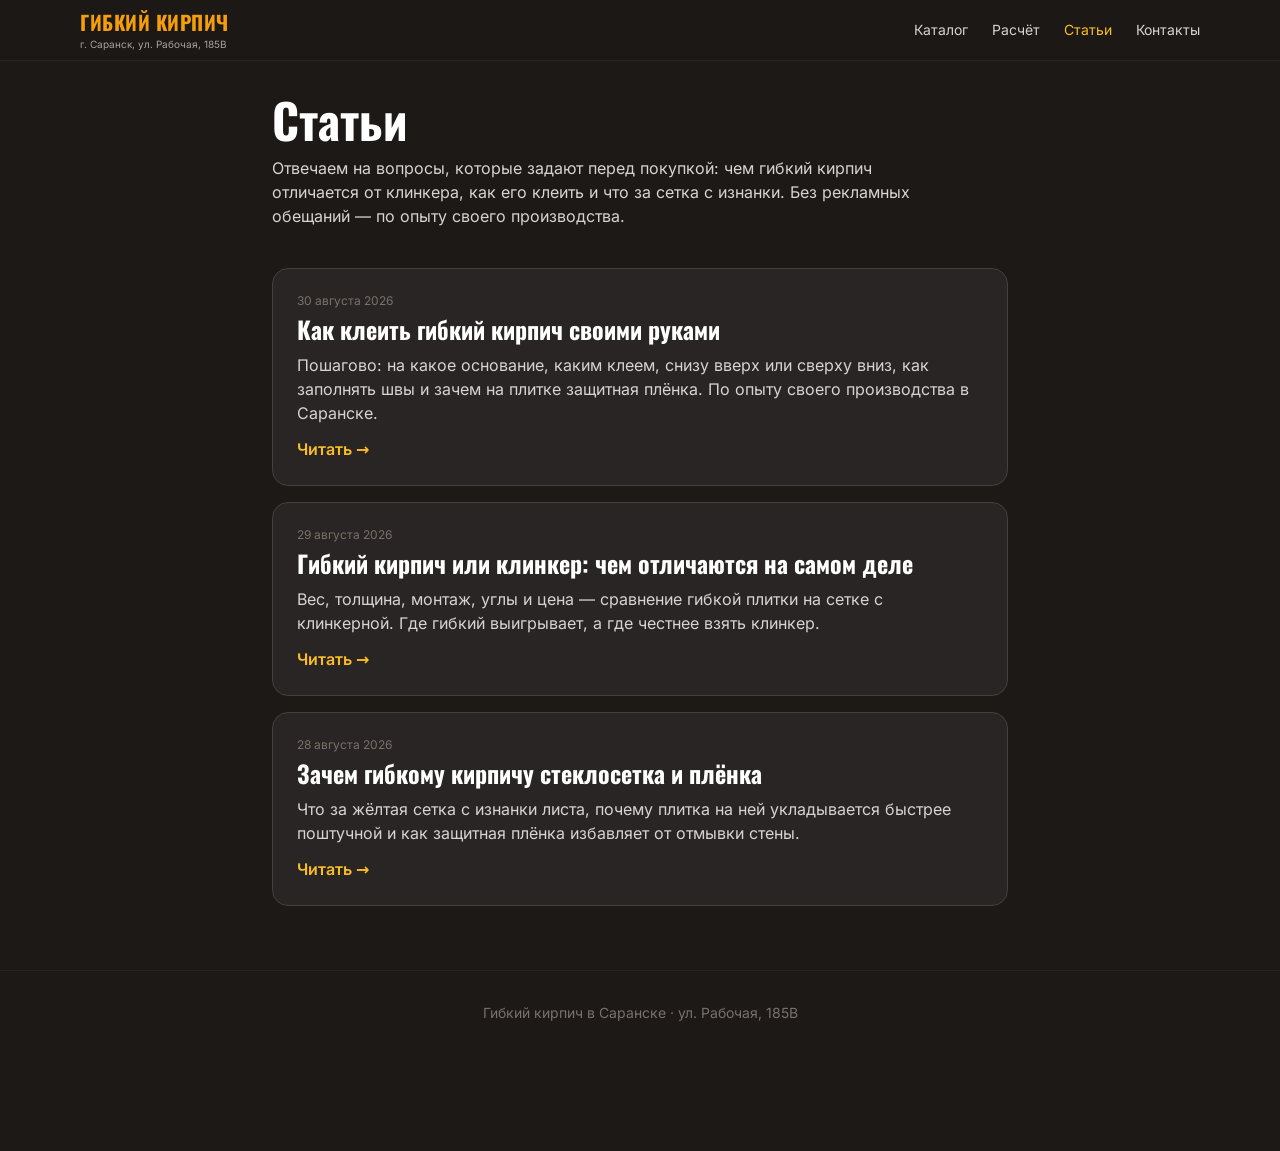
==== blog/index.html @ 6d90a163 "Блог: генератор из markdown, три статьи, карта сайта ЗАЧЕМ. Каталог ловит тех, кто уже решил купить." ====
<!DOCTYPE html>
<html lang="ru">
<head>
<meta charset="UTF-8">
<meta name="viewport" content="width=device-width, initial-scale=1.0">
<title>Статьи о гибком кирпиче — монтаж, отличия, выбор | Саранск</title>
<meta name="description" content="Как клеить гибкий кирпич, чем он отличается от клинкера, что такое стеклосетка и сколько материала нужно. Разбираем по опыту своего производства в Саранске.">
<link rel="canonical" href="https://saranskdekor.ru/blog/">
<link rel="icon" type="image/svg+xml" href="/favicon.svg">
<link rel="stylesheet" href="/css/fonts.css?v=a82b9fe5">
<link rel="stylesheet" href="/css/site.css?v=92a137d5">
<link rel="stylesheet" href="/css/ui.css?v=a69a0553">
</head>
<body class="bg-stone-900 font-sans text-white antialiased">

<header class="fixed top-0 left-0 right-0 z-50 bg-stone-900/90 backdrop-blur-sm border-b border-stone-800">
  <div class="max-w-6xl mx-auto px-4 py-2 flex items-center justify-between">
    <a href="/" class="flex items-center gap-2 md:flex-col md:items-start md:gap-0 leading-tight">
      <span class="font-heading font-bold text-amber-500 text-xl tracking-wide uppercase">Гибкий Кирпич</span>
      <span class="text-xs text-stone-300 md:text-[10px] md:text-stone-400">г. Саранск, ул. Рабочая, 185В</span>
    </a>
    <nav class="hidden md:flex items-center gap-6 text-sm text-stone-300">
      <a href="/#catalog" class="hover:text-amber-400 transition-colors">Каталог</a>
      <a href="/#raschet-sec" class="hover:text-amber-400 transition-colors">Расчёт</a>
      <a href="/blog/" class="text-amber-400">Статьи</a>
      <a href="/#contact" class="hover:text-amber-400 transition-colors">Контакты</a>
    </nav>
  </div>
</header>

<main class="max-w-3xl mx-auto px-4 pt-24 pb-16">
  <h1 class="font-heading font-bold text-4xl sm:text-5xl leading-tight">Статьи</h1>
  <p class="text-stone-300 mt-3 max-w-2xl">
    Отвечаем на вопросы, которые задают перед покупкой: чем гибкий кирпич отличается
    от клинкера, как его клеить и что за сетка с изнанки. Без рекламных обещаний —
    по опыту своего производства.
  </p>

  <div class="mt-10 space-y-4">
    <a href="/blog/kak-kleit-gibkiy-kirpich/" class="block bg-stone-800 border border-stone-700 rounded-2xl p-6
       hover:border-amber-600 transition-colors">
      <p class="text-stone-500 text-xs">30 августа 2026</p>
      <h2 class="font-heading font-bold text-2xl mt-1">Как клеить гибкий кирпич своими руками</h2>
      <p class="text-stone-300 mt-2">Пошагово: на какое основание, каким клеем, снизу вверх или сверху вниз, как заполнять швы и зачем на плитке защитная плёнка. По опыту своего производства в Саранске.</p>
      <span class="inline-block mt-3 text-amber-400 font-semibold">Читать →</span>
    </a>
    <a href="/blog/gibkiy-kirpich-ili-klinker/" class="block bg-stone-800 border border-stone-700 rounded-2xl p-6
       hover:border-amber-600 transition-colors">
      <p class="text-stone-500 text-xs">29 августа 2026</p>
      <h2 class="font-heading font-bold text-2xl mt-1">Гибкий кирпич или клинкер: чем отличаются на самом деле</h2>
      <p class="text-stone-300 mt-2">Вес, толщина, монтаж, углы и цена — сравнение гибкой плитки на сетке с клинкерной. Где гибкий выигрывает, а где честнее взять клинкер.</p>
      <span class="inline-block mt-3 text-amber-400 font-semibold">Читать →</span>
    </a>
    <a href="/blog/setka-i-plenka/" class="block bg-stone-800 border border-stone-700 rounded-2xl p-6
       hover:border-amber-600 transition-colors">
      <p class="text-stone-500 text-xs">28 августа 2026</p>
      <h2 class="font-heading font-bold text-2xl mt-1">Зачем гибкому кирпичу стеклосетка и плёнка</h2>
      <p class="text-stone-300 mt-2">Что за жёлтая сетка с изнанки листа, почему плитка на ней укладывается быстрее поштучной и как защитная плёнка избавляет от отмывки стены.</p>
      <span class="inline-block mt-3 text-amber-400 font-semibold">Читать →</span>
    </a>
  </div>
</main>

<footer class="border-t border-stone-800 py-8 text-center text-stone-500 text-sm">
  <a href="/" class="hover:text-amber-400">Гибкий кирпич в Саранске</a> · ул. Рабочая, 185В
</footer>
</body>
</html>
---- css/fonts.css ----
/* Локальные шрифты сайта — сняты с fonts.googleapis.com 29.08.2026.

   ЗАЧЕМ ЛОКАЛЬНО. Чужой хост — точка отказа: не открылся, и заголовки поехали запасным
   шрифтом. Плюс каждый запрос к нему передаёт IP посетителя за рубеж.

   ЧТО СДЕЛАНО. Взяты только используемые начертания (Inter 400/500/600/700, Oswald 500/700 —
   остальные в разметке не встречаются) и подрезаны по реальному набору знаков страницы:
   1063 КБ -> 178 КБ.

   ВНИМАНИЕ, ГРАБЛЯ. Знак рубля U+20BD лежит НЕ в кириллическом подмножестве, а в latin-ext.
   Первый заход выбросил latin-ext как «европейскую диакритику» — и «900 ₽/м²» стало бы
   рисоваться запасным шрифтом. Файлы *-latin-ext весят по 1 КБ и держат ровно рубль.
   Проверять после любой пересборки: fontTools -> есть ли 0x20BD. */


@font-face{
  font-family:'Inter'; font-style:normal; font-weight:400; font-display:swap;
  src:url('../fonts/inter-400-cyrillic.woff2') format('woff2');
  unicode-range:U+0301, U+0400-045F, U+0490-0491, U+04B0-04B1, U+2116;
}

@font-face{
  font-family:'Inter'; font-style:normal; font-weight:400; font-display:swap;
  src:url('../fonts/inter-400-latin-ext.woff2') format('woff2');
  unicode-range:U+0100-02BA, U+02BD-02C5, U+02C7-02CC, U+02CE-02D7, U+02DD-02FF, U+0304, U+0308, U+0329, U+1D00-1DBF, U+1E00-1E9F, U+1EF2-1EFF, U+2020, U+20A0-20AB, U+20AD-20C0, U+2113, U+2C60-2C7F, U+A720-A7FF;
}

@font-face{
  font-family:'Inter'; font-style:normal; font-weight:400; font-display:swap;
  src:url('../fonts/inter-400-latin.woff2') format('woff2');
  unicode-range:U+0000-00FF, U+0131, U+0152-0153, U+02BB-02BC, U+02C6, U+02DA, U+02DC, U+0304, U+0308, U+0329, U+2000-206F, U+2074, U+20AC, U+2122, U+2191, U+2193, U+2212, U+2215, U+FEFF, U+FFFD;
}

@font-face{
  font-family:'Inter'; font-style:normal; font-weight:500; font-display:swap;
  src:url('../fonts/inter-500-cyrillic.woff2') format('woff2');
  unicode-range:U+0301, U+0400-045F, U+0490-0491, U+04B0-04B1, U+2116;
}

@font-face{
  font-family:'Inter'; font-style:normal; font-weight:500; font-display:swap;
  src:url('../fonts/inter-500-latin-ext.woff2') format('woff2');
  unicode-range:U+0100-02BA, U+02BD-02C5, U+02C7-02CC, U+02CE-02D7, U+02DD-02FF, U+0304, U+0308, U+0329, U+1D00-1DBF, U+1E00-1E9F, U+1EF2-1EFF, U+2020, U+20A0-20AB, U+20AD-20C0, U+2113, U+2C60-2C7F, U+A720-A7FF;
}

@font-face{
  font-family:'Inter'; font-style:normal; font-weight:500; font-display:swap;
  src:url('../fonts/inter-500-latin.woff2') format('woff2');
  unicode-range:U+0000-00FF, U+0131, U+0152-0153, U+02BB-02BC, U+02C6, U+02DA, U+02DC, U+0304, U+0308, U+0329, U+2000-206F, U+2074, U+20AC, U+2122, U+2191, U+2193, U+2212, U+2215, U+FEFF, U+FFFD;
}

@font-face{
  font-family:'Inter'; font-style:normal; font-weight:600; font-display:swap;
  src:url('../fonts/inter-600-cyrillic.woff2') format('woff2');
  unicode-range:U+0301, U+0400-045F, U+0490-0491, U+04B0-04B1, U+2116;
}

@font-face{
  font-family:'Inter'; font-style:normal; font-weight:600; font-display:swap;
  src:url('../fonts/inter-600-latin-ext.woff2') format('woff2');
  unicode-range:U+0100-02BA, U+02BD-02C5, U+02C7-02CC, U+02CE-02D7, U+02DD-02FF, U+0304, U+0308, U+0329, U+1D00-1DBF, U+1E00-1E9F, U+1EF2-1EFF, U+2020, U+20A0-20AB, U+20AD-20C0, U+2113, U+2C60-2C7F, U+A720-A7FF;
}

@font-face{
  font-family:'Inter'; font-style:normal; font-weight:600; font-display:swap;
  src:url('../fonts/inter-600-latin.woff2') format('woff2');
  unicode-range:U+0000-00FF, U+0131, U+0152-0153, U+02BB-02BC, U+02C6, U+02DA, U+02DC, U+0304, U+0308, U+0329, U+2000-206F, U+2074, U+20AC, U+2122, U+2191, U+2193, U+2212, U+2215, U+FEFF, U+FFFD;
}

@font-face{
  font-family:'Inter'; font-style:normal; font-weight:700; font-display:swap;
  src:url('../fonts/inter-700-cyrillic.woff2') format('woff2');
  unicode-range:U+0301, U+0400-045F, U+0490-0491, U+04B0-04B1, U+2116;
}

@font-face{
  font-family:'Inter'; font-style:normal; font-weight:700; font-display:swap;
  src:url('../fonts/inter-700-latin-ext.woff2') format('woff2');
  unicode-range:U+0100-02BA, U+02BD-02C5, U+02C7-02CC, U+02CE-02D7, U+02DD-02FF, U+0304, U+0308, U+0329, U+1D00-1DBF, U+1E00-1E9F, U+1EF2-1EFF, U+2020, U+20A0-20AB, U+20AD-20C0, U+2113, U+2C60-2C7F, U+A720-A7FF;
}

@font-face{
  font-family:'Inter'; font-style:normal; font-weight:700; font-display:swap;
  src:url('../fonts/inter-700-latin.woff2') format('woff2');
  unicode-range:U+0000-00FF, U+0131, U+0152-0153, U+02BB-02BC, U+02C6, U+02DA, U+02DC, U+0304, U+0308, U+0329, U+2000-206F, U+2074, U+20AC, U+2122, U+2191, U+2193, U+2212, U+2215, U+FEFF, U+FFFD;
}

@font-face{
  font-family:'Oswald'; font-style:normal; font-weight:500; font-display:swap;
  src:url('../fonts/oswald-500-cyrillic.woff2') format('woff2');
  unicode-range:U+0301, U+0400-045F, U+0490-0491, U+04B0-04B1, U+2116;
}

@font-face{
  font-family:'Oswald'; font-style:normal; font-weight:500; font-display:swap;
  src:url('../fonts/oswald-500-latin-ext.woff2') format('woff2');
  unicode-range:U+0100-02BA, U+02BD-02C5, U+02C7-02CC, U+02CE-02D7, U+02DD-02FF, U+0304, U+0308, U+0329, U+1D00-1DBF, U+1E00-1E9F, U+1EF2-1EFF, U+2020, U+20A0-20AB, U+20AD-20C0, U+2113, U+2C60-2C7F, U+A720-A7FF;
}

@font-face{
  font-family:'Oswald'; font-style:normal; font-weight:500; font-display:swap;
  src:url('../fonts/oswald-500-latin.woff2') format('woff2');
  unicode-range:U+0000-00FF, U+0131, U+0152-0153, U+02BB-02BC, U+02C6, U+02DA, U+02DC, U+0304, U+0308, U+0329, U+2000-206F, U+2074, U+20AC, U+2122, U+2191, U+2193, U+2212, U+2215, U+FEFF, U+FFFD;
}

@font-face{
  font-family:'Oswald'; font-style:normal; font-weight:700; font-display:swap;
  src:url('../fonts/oswald-700-cyrillic.woff2') format('woff2');
  unicode-range:U+0301, U+0400-045F, U+0490-0491, U+04B0-04B1, U+2116;
}

@font-face{
  font-family:'Oswald'; font-style:normal; font-weight:700; font-display:swap;
  src:url('../fonts/oswald-700-latin-ext.woff2') format('woff2');
  unicode-range:U+0100-02BA, U+02BD-02C5, U+02C7-02CC, U+02CE-02D7, U+02DD-02FF, U+0304, U+0308, U+0329, U+1D00-1DBF, U+1E00-1E9F, U+1EF2-1EFF, U+2020, U+20A0-20AB, U+20AD-20C0, U+2113, U+2C60-2C7F, U+A720-A7FF;
}

@font-face{
  font-family:'Oswald'; font-style:normal; font-weight:700; font-display:swap;
  src:url('../fonts/oswald-700-latin.woff2') format('woff2');
  unicode-range:U+0000-00FF, U+0131, U+0152-0153, U+02BB-02BC, U+02C6, U+02DA, U+02DC, U+0304, U+0308, U+0329, U+2000-206F, U+2074, U+20AC, U+2122, U+2191, U+2193, U+2212, U+2215, U+FEFF, U+FFFD;
}
---- css/site.css ----
*,:after,:before{--tw-border-spacing-x:0;--tw-border-spacing-y:0;--tw-translate-x:0;--tw-translate-y:0;--tw-rotate:0;--tw-skew-x:0;--tw-skew-y:0;--tw-scale-x:1;--tw-scale-y:1;--tw-pan-x: ;--tw-pan-y: ;--tw-pinch-zoom: ;--tw-scroll-snap-strictness:proximity;--tw-gradient-from-position: ;--tw-gradient-via-position: ;--tw-gradient-to-position: ;--tw-ordinal: ;--tw-slashed-zero: ;--tw-numeric-figure: ;--tw-numeric-spacing: ;--tw-numeric-fraction: ;--tw-ring-inset: ;--tw-ring-offset-width:0px;--tw-ring-offset-color:#fff;--tw-ring-color:rgba(59,130,246,.5);--tw-ring-offset-shadow:0 0 #0000;--tw-ring-shadow:0 0 #0000;--tw-shadow:0 0 #0000;--tw-shadow-colored:0 0 #0000;--tw-blur: ;--tw-brightness: ;--tw-contrast: ;--tw-grayscale: ;--tw-hue-rotate: ;--tw-invert: ;--tw-saturate: ;--tw-sepia: ;--tw-drop-shadow: ;--tw-backdrop-blur: ;--tw-backdrop-brightness: ;--tw-backdrop-contrast: ;--tw-backdrop-grayscale: ;--tw-backdrop-hue-rotate: ;--tw-backdrop-invert: ;--tw-backdrop-opacity: ;--tw-backdrop-saturate: ;--tw-backdrop-sepia: ;--tw-contain-size: ;--tw-contain-layout: ;--tw-contain-paint: ;--tw-contain-style: }::backdrop{--tw-border-spacing-x:0;--tw-border-spacing-y:0;--tw-translate-x:0;--tw-translate-y:0;--tw-rotate:0;--tw-skew-x:0;--tw-skew-y:0;--tw-scale-x:1;--tw-scale-y:1;--tw-pan-x: ;--tw-pan-y: ;--tw-pinch-zoom: ;--tw-scroll-snap-strictness:proximity;--tw-gradient-from-position: ;--tw-gradient-via-position: ;--tw-gradient-to-position: ;--tw-ordinal: ;--tw-slashed-zero: ;--tw-numeric-figure: ;--tw-numeric-spacing: ;--tw-numeric-fraction: ;--tw-ring-inset: ;--tw-ring-offset-width:0px;--tw-ring-offset-color:#fff;--tw-ring-color:rgba(59,130,246,.5);--tw-ring-offset-shadow:0 0 #0000;--tw-ring-shadow:0 0 #0000;--tw-shadow:0 0 #0000;--tw-shadow-colored:0 0 #0000;--tw-blur: ;--tw-brightness: ;--tw-contrast: ;--tw-grayscale: ;--tw-hue-rotate: ;--tw-invert: ;--tw-saturate: ;--tw-sepia: ;--tw-drop-shadow: ;--tw-backdrop-blur: ;--tw-backdrop-brightness: ;--tw-backdrop-contrast: ;--tw-backdrop-grayscale: ;--tw-backdrop-hue-rotate: ;--tw-backdrop-invert: ;--tw-backdrop-opacity: ;--tw-backdrop-saturate: ;--tw-backdrop-sepia: ;--tw-contain-size: ;--tw-contain-layout: ;--tw-contain-paint: ;--tw-contain-style: }/*! tailwindcss v3.4.17 | MIT License | https://tailwindcss.com*/*,:after,:before{box-sizing:border-box;border:0 solid #e5e7eb}:after,:before{--tw-content:""}:host,html{line-height:1.5;-webkit-text-size-adjust:100%;-moz-tab-size:4;-o-tab-size:4;tab-size:4;font-family:Inter,system-ui,sans-serif;font-feature-settings:normal;font-variation-settings:normal;-webkit-tap-highlight-color:transparent}body{margin:0;line-height:inherit}hr{height:0;color:inherit;border-top-width:1px}abbr:where([title]){-webkit-text-decoration:underline dotted;text-decoration:underline dotted}h1,h2,h3,h4,h5,h6{font-size:inherit;font-weight:inherit}a{color:inherit;text-decoration:inherit}b,strong{font-weight:bolder}code,kbd,pre,samp{font-family:ui-monospace,SFMono-Regular,Menlo,Monaco,Consolas,Liberation Mono,Courier New,monospace;font-feature-settings:normal;font-variation-settings:normal;font-size:1em}small{font-size:80%}sub,sup{font-size:75%;line-height:0;position:relative;vertical-align:baseline}sub{bottom:-.25em}sup{top:-.5em}table{text-indent:0;border-color:inherit;border-collapse:collapse}button,input,optgroup,select,textarea{font-family:inherit;font-feature-settings:inherit;font-variation-settings:inherit;font-size:100%;font-weight:inherit;line-height:inherit;letter-spacing:inherit;color:inherit;margin:0;padding:0}button,select{text-transform:none}button,input:where([type=button]),input:where([type=reset]),input:where([type=submit]){-webkit-appearance:button;background-color:transparent;background-image:none}:-moz-focusring{outline:auto}:-moz-ui-invalid{box-shadow:none}progress{vertical-align:baseline}::-webkit-inner-spin-button,::-webkit-outer-spin-button{height:auto}[type=search]{-webkit-appearance:textfield;outline-offset:-2px}::-webkit-search-decoration{-webkit-appearance:none}::-webkit-file-upload-button{-webkit-appearance:button;font:inherit}summary{display:list-item}blockquote,dd,dl,figure,h1,h2,h3,h4,h5,h6,hr,p,pre{margin:0}fieldset{margin:0}fieldset,legend{padding:0}menu,ol,ul{list-style:none;margin:0;padding:0}dialog{padding:0}textarea{resize:vertical}input::-moz-placeholder,textarea::-moz-placeholder{opacity:1;color:#9ca3af}input::placeholder,textarea::placeholder{opacity:1;color:#9ca3af}[role=button],button{cursor:pointer}:disabled{cursor:default}audio,canvas,embed,iframe,img,object,svg,video{display:block;vertical-align:middle}img,video{max-width:100%;height:auto}[hidden]:where(:not([hidden=until-found])){display:none}.fixed{position:fixed}.absolute{position:absolute}.relative{position:relative}.inset-0{inset:0}.bottom-0{bottom:0}.bottom-2{bottom:.5rem}.bottom-3{bottom:.75rem}.left-0{left:0}.left-3{left:.75rem}.right-0{right:0}.right-2{right:.5rem}.right-3{right:.75rem}.top-0{top:0}.top-16{top:4rem}.top-3{top:.75rem}.top-8{top:2rem}.-z-10{z-index:-10}.z-10{z-index:10}.z-20{z-index:20}.z-50{z-index:50}.mx-auto{margin-left:auto;margin-right:auto}.mb-1{margin-bottom:.25rem}.mb-10{margin-bottom:2.5rem}.mb-12{margin-bottom:3rem}.mb-2{margin-bottom:.5rem}.mb-3{margin-bottom:.75rem}.mb-4{margin-bottom:1rem}.mb-5{margin-bottom:1.25rem}.mb-6{margin-bottom:1.5rem}.mb-8{margin-bottom:2rem}.mt-0\.5{margin-top:.125rem}.mt-1{margin-top:.25rem}.mt-1\.5{margin-top:.375rem}.mt-10{margin-top:2.5rem}.mt-12{margin-top:3rem}.mt-16{margin-top:4rem}.mt-2{margin-top:.5rem}.mt-3{margin-top:.75rem}.mt-4{margin-top:1rem}.mt-5{margin-top:1.25rem}.mt-7{margin-top:1.75rem}.mt-8{margin-top:2rem}.mt-auto{margin-top:auto}.block{display:block}.inline-block{display:inline-block}.flex{display:flex}.inline-flex{display:inline-flex}.table{display:table}.grid{display:grid}.hidden{display:none}.aspect-\[4\/3\]{aspect-ratio:4/3}.h-1\/2{height:50%}.h-11{height:2.75rem}.h-12{height:3rem}.h-14{height:3.5rem}.h-16{height:4rem}.h-20{height:5rem}.h-3\.5{height:.875rem}.h-4{height:1rem}.h-5{height:1.25rem}.h-6{height:1.5rem}.h-64{height:16rem}.h-7{height:1.75rem}.h-8{height:2rem}.h-auto{height:auto}.h-full{height:100%}.h-px{height:1px}.min-h-screen{min-height:100vh}.w-1\/2{width:50%}.w-11{width:2.75rem}.w-12{width:3rem}.w-14{width:3.5rem}.w-16{width:4rem}.w-3\.5{width:.875rem}.w-4{width:1rem}.w-5{width:1.25rem}.w-6{width:1.5rem}.w-7{width:1.75rem}.w-8{width:2rem}.w-full{width:100%}.max-w-2xl{max-width:42rem}.max-w-3xl{max-width:48rem}.max-w-4xl{max-width:56rem}.max-w-5xl{max-width:64rem}.max-w-6xl{max-width:72rem}.max-w-sm{max-width:24rem}.max-w-xl{max-width:36rem}.flex-1{flex:1 1 0%}.flex-shrink-0,.shrink-0{flex-shrink:0}.translate-y-0{--tw-translate-y:0px}.translate-y-0,.translate-y-8{transform:translate(var(--tw-translate-x),var(--tw-translate-y)) rotate(var(--tw-rotate)) skewX(var(--tw-skew-x)) skewY(var(--tw-skew-y)) scaleX(var(--tw-scale-x)) scaleY(var(--tw-scale-y))}.translate-y-8{--tw-translate-y:2rem}.transform{transform:translate(var(--tw-translate-x),var(--tw-translate-y)) rotate(var(--tw-rotate)) skewX(var(--tw-skew-x)) skewY(var(--tw-skew-y)) scaleX(var(--tw-scale-x)) scaleY(var(--tw-scale-y))}.cursor-pointer{cursor:pointer}.grid-cols-2{grid-template-columns:repeat(2,minmax(0,1fr))}.grid-cols-3{grid-template-columns:repeat(3,minmax(0,1fr))}.flex-col{flex-direction:column}.flex-wrap{flex-wrap:wrap}.items-start{align-items:flex-start}.items-center{align-items:center}.items-baseline{align-items:baseline}.items-stretch{align-items:stretch}.justify-end{justify-content:flex-end}.justify-center{justify-content:center}.justify-between{justify-content:space-between}.gap-1{gap:.25rem}.gap-1\.5{gap:.375rem}.gap-2{gap:.5rem}.gap-2\.5{gap:.625rem}.gap-3{gap:.75rem}.gap-4{gap:1rem}.gap-5{gap:1.25rem}.gap-6{gap:1.5rem}.gap-8{gap:2rem}.space-y-3>:not([hidden])~:not([hidden]){--tw-space-y-reverse:0;margin-top:calc(.75rem*(1 - var(--tw-space-y-reverse)));margin-bottom:calc(.75rem*var(--tw-space-y-reverse))}.space-y-4>:not([hidden])~:not([hidden]){--tw-space-y-reverse:0;margin-top:calc(1rem*(1 - var(--tw-space-y-reverse)));margin-bottom:calc(1rem*var(--tw-space-y-reverse))}.overflow-hidden{overflow:hidden}.rounded{border-radius:.25rem}.rounded-2xl{border-radius:1rem}.rounded-full{border-radius:9999px}.rounded-lg{border-radius:.5rem}.rounded-xl{border-radius:.75rem}.border{border-width:1px}.border-b{border-bottom-width:1px}.border-t{border-top-width:1px}.border-amber-500{--tw-border-opacity:1;border-color:rgb(245 158 11/var(--tw-border-opacity,1))}.border-stone-600{--tw-border-opacity:1;border-color:rgb(87 83 78/var(--tw-border-opacity,1))}.border-stone-700{--tw-border-opacity:1;border-color:rgb(68 64 60/var(--tw-border-opacity,1))}.border-stone-800{--tw-border-opacity:1;border-color:rgb(41 37 36/var(--tw-border-opacity,1))}.border-white\/25{border-color:hsla(0,0%,100%,.25)}.border-white\/30{border-color:hsla(0,0%,100%,.3)}.bg-amber-500{--tw-bg-opacity:1;background-color:rgb(245 158 11/var(--tw-bg-opacity,1))}.bg-amber-500\/15{background-color:rgba(245,158,11,.15)}.bg-amber-500\/20{background-color:rgba(245,158,11,.2)}.bg-stone-700{--tw-bg-opacity:1;background-color:rgb(68 64 60/var(--tw-bg-opacity,1))}.bg-stone-800{--tw-bg-opacity:1;background-color:rgb(41 37 36/var(--tw-bg-opacity,1))}.bg-stone-800\/60{background-color:rgba(41,37,36,.6)}.bg-stone-900{--tw-bg-opacity:1;background-color:rgb(28 25 23/var(--tw-bg-opacity,1))}.bg-stone-900\/20{background-color:rgba(28,25,23,.2)}.bg-stone-900\/90{background-color:rgba(28,25,23,.9)}.bg-stone-900\/95{background-color:rgba(28,25,23,.95)}.bg-stone-950{--tw-bg-opacity:1;background-color:rgb(12 10 9/var(--tw-bg-opacity,1))}.bg-stone-950\/55{background-color:rgba(12,10,9,.55)}.bg-stone-950\/70{background-color:rgba(12,10,9,.7)}.bg-stone-950\/75{background-color:rgba(12,10,9,.75)}.bg-white\/10{background-color:hsla(0,0%,100%,.1)}.bg-white\/15{background-color:hsla(0,0%,100%,.15)}.object-cover{-o-object-fit:cover;object-fit:cover}.object-center{-o-object-position:center;object-position:center}.p-3{padding:.75rem}.p-4{padding:1rem}.p-5{padding:1.25rem}.p-6{padding:1.5rem}.p-8{padding:2rem}.px-10{padding-left:2.5rem;padding-right:2.5rem}.px-2{padding-left:.5rem;padding-right:.5rem}.px-2\.5{padding-left:.625rem;padding-right:.625rem}.px-3{padding-left:.75rem;padding-right:.75rem}.px-4{padding-left:1rem;padding-right:1rem}.px-5{padding-left:1.25rem;padding-right:1.25rem}.px-6{padding-left:1.5rem;padding-right:1.5rem}.px-7{padding-left:1.75rem;padding-right:1.75rem}.px-8{padding-left:2rem;padding-right:2rem}.py-0\.5{padding-top:.125rem;padding-bottom:.125rem}.py-1{padding-top:.25rem;padding-bottom:.25rem}.py-16{padding-top:4rem;padding-bottom:4rem}.py-2{padding-top:.5rem;padding-bottom:.5rem}.py-20{padding-top:5rem;padding-bottom:5rem}.py-3{padding-top:.75rem;padding-bottom:.75rem}.py-3\.5{padding-top:.875rem;padding-bottom:.875rem}.py-4{padding-top:1rem;padding-bottom:1rem}.py-5{padding-top:1.25rem;padding-bottom:1.25rem}.py-8{padding-top:2rem;padding-bottom:2rem}.pb-16{padding-bottom:4rem}.pt-16{padding-top:4rem}.pt-24{padding-top:6rem}.pt-3{padding-top:.75rem}.pt-5{padding-top:1.25rem}.text-center{text-align:center}.font-heading{font-family:Oswald,system-ui,sans-serif}.font-sans{font-family:Inter,system-ui,sans-serif}.text-2xl{font-size:1.5rem;line-height:2rem}.text-3xl{font-size:1.875rem;line-height:2.25rem}.text-4xl{font-size:2.25rem;line-height:2.5rem}.text-5xl{font-size:3rem;line-height:1}.text-\[10px\]{font-size:10px}.text-\[11px\]{font-size:11px}.text-base{font-size:1rem;line-height:1.5rem}.text-lg{font-size:1.125rem;line-height:1.75rem}.text-sm{font-size:.875rem;line-height:1.25rem}.text-xl{font-size:1.25rem;line-height:1.75rem}.text-xs{font-size:.75rem;line-height:1rem}.font-bold{font-weight:700}.font-medium{font-weight:500}.font-semibold{font-weight:600}.uppercase{text-transform:uppercase}.leading-relaxed{line-height:1.625}.leading-snug{line-height:1.375}.leading-tight{line-height:1.25}.tracking-wide{letter-spacing:.025em}.tracking-wider{letter-spacing:.05em}.tracking-widest{letter-spacing:.1em}.text-amber-300{--tw-text-opacity:1;color:rgb(252 211 77/var(--tw-text-opacity,1))}.text-amber-400{--tw-text-opacity:1;color:rgb(251 191 36/var(--tw-text-opacity,1))}.text-amber-500{--tw-text-opacity:1;color:rgb(245 158 11/var(--tw-text-opacity,1))}.text-stone-200{--tw-text-opacity:1;color:rgb(231 229 228/var(--tw-text-opacity,1))}.text-stone-300{--tw-text-opacity:1;color:rgb(214 211 209/var(--tw-text-opacity,1))}.text-stone-400{--tw-text-opacity:1;color:rgb(168 162 158/var(--tw-text-opacity,1))}.text-stone-500{--tw-text-opacity:1;color:rgb(120 113 108/var(--tw-text-opacity,1))}.text-stone-900{--tw-text-opacity:1;color:rgb(28 25 23/var(--tw-text-opacity,1))}.text-stone-900\/60{color:rgba(28,25,23,.6)}.text-stone-900\/70{color:rgba(28,25,23,.7)}.text-white{--tw-text-opacity:1;color:rgb(255 255 255/var(--tw-text-opacity,1))}.antialiased{-webkit-font-smoothing:antialiased;-moz-osx-font-smoothing:grayscale}.opacity-0{opacity:0}.opacity-100{opacity:1}.shadow-lg{--tw-shadow:0 10px 15px -3px rgba(0,0,0,.1),0 4px 6px -4px rgba(0,0,0,.1);--tw-shadow-colored:0 10px 15px -3px var(--tw-shadow-color),0 4px 6px -4px var(--tw-shadow-color);box-shadow:var(--tw-ring-offset-shadow,0 0 #0000),var(--tw-ring-shadow,0 0 #0000),var(--tw-shadow)}.shadow-stone-950\/40{--tw-shadow-color:rgba(12,10,9,.4);--tw-shadow:var(--tw-shadow-colored)}.backdrop-blur-sm{--tw-backdrop-blur:blur(4px);-webkit-backdrop-filter:var(--tw-backdrop-blur) var(--tw-backdrop-brightness) var(--tw-backdrop-contrast) var(--tw-backdrop-grayscale) var(--tw-backdrop-hue-rotate) var(--tw-backdrop-invert) var(--tw-backdrop-opacity) var(--tw-backdrop-saturate) var(--tw-backdrop-sepia);backdrop-filter:var(--tw-backdrop-blur) var(--tw-backdrop-brightness) var(--tw-backdrop-contrast) var(--tw-backdrop-grayscale) var(--tw-backdrop-hue-rotate) var(--tw-backdrop-invert) var(--tw-backdrop-opacity) var(--tw-backdrop-saturate) var(--tw-backdrop-sepia)}.transition{transition-property:color,background-color,border-color,text-decoration-color,fill,stroke,opacity,box-shadow,transform,filter,-webkit-backdrop-filter;transition-property:color,background-color,border-color,text-decoration-color,fill,stroke,opacity,box-shadow,transform,filter,backdrop-filter;transition-property:color,background-color,border-color,text-decoration-color,fill,stroke,opacity,box-shadow,transform,filter,backdrop-filter,-webkit-backdrop-filter;transition-timing-function:cubic-bezier(.4,0,.2,1);transition-duration:.15s}.transition-all{transition-property:all;transition-timing-function:cubic-bezier(.4,0,.2,1);transition-duration:.15s}.transition-colors{transition-property:color,background-color,border-color,text-decoration-color,fill,stroke;transition-timing-function:cubic-bezier(.4,0,.2,1);transition-duration:.15s}.transition-shadow{transition-property:box-shadow;transition-timing-function:cubic-bezier(.4,0,.2,1);transition-duration:.15s}.transition-transform{transition-property:transform;transition-timing-function:cubic-bezier(.4,0,.2,1);transition-duration:.15s}.duration-300{transition-duration:.3s}.duration-500{transition-duration:.5s}.duration-700{transition-duration:.7s}.hover\:border-amber-500\/50:hover{border-color:rgba(245,158,11,.5)}.hover\:border-amber-600:hover{--tw-border-opacity:1;border-color:rgb(217 119 6/var(--tw-border-opacity,1))}.hover\:bg-amber-400:hover{--tw-bg-opacity:1;background-color:rgb(251 191 36/var(--tw-bg-opacity,1))}.hover\:bg-amber-500:hover{--tw-bg-opacity:1;background-color:rgb(245 158 11/var(--tw-bg-opacity,1))}.hover\:bg-stone-600:hover{--tw-bg-opacity:1;background-color:rgb(87 83 78/var(--tw-bg-opacity,1))}.hover\:bg-white\/20:hover{background-color:hsla(0,0%,100%,.2)}.hover\:bg-white\/25:hover{background-color:hsla(0,0%,100%,.25)}.hover\:text-amber-300:hover{--tw-text-opacity:1;color:rgb(252 211 77/var(--tw-text-opacity,1))}.hover\:text-amber-400:hover{--tw-text-opacity:1;color:rgb(251 191 36/var(--tw-text-opacity,1))}.hover\:text-stone-900:hover{--tw-text-opacity:1;color:rgb(28 25 23/var(--tw-text-opacity,1))}.hover\:shadow-xl:hover{--tw-shadow:0 20px 25px -5px rgba(0,0,0,.1),0 8px 10px -6px rgba(0,0,0,.1);--tw-shadow-colored:0 20px 25px -5px var(--tw-shadow-color),0 8px 10px -6px var(--tw-shadow-color);box-shadow:var(--tw-ring-offset-shadow,0 0 #0000),var(--tw-ring-shadow,0 0 #0000),var(--tw-shadow)}.hover\:shadow-stone-950\/50:hover{--tw-shadow-color:rgba(12,10,9,.5);--tw-shadow:var(--tw-shadow-colored)}.focus\:outline-none:focus{outline:2px solid transparent;outline-offset:2px}.focus\:ring-2:focus{--tw-ring-offset-shadow:var(--tw-ring-inset) 0 0 0 var(--tw-ring-offset-width) var(--tw-ring-offset-color);--tw-ring-shadow:var(--tw-ring-inset) 0 0 0 calc(2px + var(--tw-ring-offset-width)) var(--tw-ring-color);box-shadow:var(--tw-ring-offset-shadow),var(--tw-ring-shadow),var(--tw-shadow,0 0 #0000)}.focus\:ring-amber-500:focus{--tw-ring-opacity:1;--tw-ring-color:rgb(245 158 11/var(--tw-ring-opacity,1))}.active\:bg-amber-600:active{--tw-bg-opacity:1;background-color:rgb(217 119 6/var(--tw-bg-opacity,1))}.group:hover .group-hover\:scale-105{--tw-scale-x:1.05;--tw-scale-y:1.05;transform:translate(var(--tw-translate-x),var(--tw-translate-y)) rotate(var(--tw-rotate)) skewX(var(--tw-skew-x)) skewY(var(--tw-skew-y)) scaleX(var(--tw-scale-x)) scaleY(var(--tw-scale-y))}.group:hover .group-hover\:bg-amber-500\/25{background-color:rgba(245,158,11,.25)}@media (min-width:640px){.sm\:mt-20{margin-top:5rem}.sm\:block{display:block}.sm\:inline{display:inline}.sm\:hidden{display:none}.sm\:h-12{height:3rem}.sm\:w-12{width:3rem}.sm\:grid-cols-2{grid-template-columns:repeat(2,minmax(0,1fr))}.sm\:grid-cols-3{grid-template-columns:repeat(3,minmax(0,1fr))}.sm\:flex-row{flex-direction:row}.sm\:gap-4{gap:1rem}.sm\:gap-6{gap:1.5rem}.sm\:p-6{padding:1.5rem}.sm\:p-7{padding:1.75rem}.sm\:py-20{padding-top:5rem;padding-bottom:5rem}.sm\:py-24{padding-top:6rem;padding-bottom:6rem}.sm\:text-right{text-align:right}.sm\:text-2xl{font-size:1.5rem;line-height:2rem}.sm\:text-4xl{font-size:2.25rem;line-height:2.5rem}.sm\:text-5xl{font-size:3rem;line-height:1}.sm\:text-sm{font-size:.875rem;line-height:1.25rem}.sm\:text-xl{font-size:1.25rem;line-height:1.75rem}}@media (min-width:768px){@media (min-width:640px){.md\:sm\:text-xs{font-size:.75rem;line-height:1rem}}.md\:block{display:block}.md\:flex{display:flex}.md\:inline-flex{display:inline-flex}.md\:hidden{display:none}.md\:h-80{height:20rem}.md\:grid-cols-2{grid-template-columns:repeat(2,minmax(0,1fr))}.md\:grid-cols-3{grid-template-columns:repeat(3,minmax(0,1fr))}.md\:grid-cols-\[1\.15fr_1fr\]{grid-template-columns:1.15fr 1fr}.md\:grid-cols-\[minmax\(0\2c 1fr\)_minmax\(0\2c 1fr\)\]{grid-template-columns:minmax(0,1fr) minmax(0,1fr)}.md\:flex-col{flex-direction:column}.md\:items-start{align-items:flex-start}.md\:gap-0{gap:0}.md\:text-\[10px\]{font-size:10px}.md\:text-stone-400{--tw-text-opacity:1;color:rgb(168 162 158/var(--tw-text-opacity,1))}}@media (min-width:1024px){.lg\:grid-cols-3{grid-template-columns:repeat(3,minmax(0,1fr))}.lg\:grid-cols-4{grid-template-columns:repeat(4,minmax(0,1fr))}}@media (min-width:1280px){.xl\:text-7xl{font-size:4.5rem;line-height:1}}
---- css/ui.css ----
/* Собственные стили поверх собранного Tailwind.
   Отдельный файл, потому что css/site.css генерируется сборкой и правки в нём затрутся. */

/* --- Просмотр образца цвета крупно (js/obrazec.js) ------------------------- */
.obrazec{
  position:fixed; inset:0; z-index:100;
  display:flex; align-items:center; justify-content:center;
  padding:24px;
  background:rgba(12,10,9,.92);
  animation:obrazec-in .18s ease-out;
}
.obrazec[hidden]{display:none}

.obrazec__fig{margin:0; max-width:min(1100px,92vw); max-height:88vh; display:flex; flex-direction:column}
.obrazec__img{
  max-width:100%; max-height:80vh; object-fit:contain;
  border-radius:12px; background:#1c1917;
}
.obrazec__cap{
  color:#d6d3d1; font-size:13px; margin-top:10px; text-align:center;
}
.obrazec__close{
  position:absolute; top:16px; right:16px;
  width:44px; height:44px;            /* 44 px — минимальная площадь нажатия на телефоне */
  display:flex; align-items:center; justify-content:center;
  background:rgba(28,25,23,.9); color:#fafaf9;
  border:1px solid #44403c; border-radius:10px;
  font-size:18px; line-height:1; cursor:pointer;
}
.obrazec__close:hover{background:#292524}
.obrazec__close:focus-visible{outline:3px solid #f59e0b; outline-offset:2px}

/* Курсор-подсказка: карточка каталога кликабельна */
#catalog figure, #catalog article{cursor:zoom-in}

@keyframes obrazec-in{from{opacity:0} to{opacity:1}}

/* Уважаем системную настройку «меньше движения»: окно появляется сразу, без затухания. */
@media (prefers-reduced-motion:reduce){
  .obrazec{animation:none}
  *{transition-duration:.01ms !important; animation-duration:.01ms !important}
}

/* --- Запас под фиксированными панелями ------------------------------------
   Дефект, пойманный приёмкой 30.08: страница кончается ровно там, где стоит
   шапка (запас внизу 63 px при высоте шапки 61 px), и последний блок «Как
   заказать» невозможно выкрутить из-под неё — текст остаётся закрытым.
   Лечится не сдвигом панели, а запасом в конце документа.
   На телефоне запас больше: там снизу ещё липкая кнопка звонка. */
body{ padding-bottom:96px }

@media (max-width:767px){
  body{ padding-bottom:172px }   /* 96 + высота нижней панели с кнопкой */
}

/* Переход по якорю не должен прятать заголовок секции под шапку. */
html{ scroll-padding-top:76px }

/* --- Ролик по клику (js/obrazec.js) ---------------------------------------- */
.rolik-box{max-width:420px; margin-inline:auto; width:100%}
.rolik-play{
  position:relative; display:block; width:100%; padding:0; border:0; cursor:pointer;
  background:#0c0a09; border-radius:16px; overflow:hidden; line-height:0;
}
.rolik-play img{width:100%; height:auto; display:block; opacity:.85; transition:opacity .2s}
.rolik-play:hover img{opacity:1}
.rolik-play__icon{
  position:absolute; left:50%; top:50%; transform:translate(-50%,-50%);
  width:72px; height:72px; border-radius:50%;
  background:#f59e0b; color:#1c1917;
  display:flex; align-items:center; justify-content:center;
  font-size:26px; line-height:1; padding-left:5px;   /* треугольник визуально центрируем */
}
.rolik-play__label{
  position:absolute; left:0; right:0; bottom:0;
  padding:14px 16px; text-align:left;
  font-size:14px; line-height:1.3; color:#fafaf9;
  background:linear-gradient(to top, rgba(12,10,9,.85), rgba(12,10,9,0));
}
.rolik-play:focus-visible{outline:3px solid #f59e0b; outline-offset:3px}
.rolik-video{width:100%; height:auto; display:block; border-radius:16px; background:#0c0a09}

/* --- Интерактивная стена (секция «Потрогайте вживую») ----------------------
   Кладка собирается скриптом; здесь только внешний вид и правила, при которых
   эффект обязан выключиться. Без JS секция остаётся тёмной с текстом и кнопкой —
   ничего не пропадает. */
#stena{isolation:isolate}
.stena-wall{
  position:absolute; inset:0; z-index:0;
  overflow:hidden;
  -webkit-mask-image:radial-gradient(120% 90% at 50% 45%, #000 40%, transparent 78%);
          mask-image:radial-gradient(120% 90% at 50% 45%, #000 40%, transparent 78%);
}
.brick{
  position:absolute;
  background:url('../img/brick-tex.webp') center/cover;
  border-radius:2px;
  filter:brightness(.92) saturate(1.05);
  will-change:transform;                 /* смещение считает GPU, а не главный поток */
  transition:transform .45s cubic-bezier(.22,1,.36,1);
}
/* Оттенки берём фильтрами от ОДНОЙ настоящей фактуры: десяток картинок ради
   цвета грузить незачем, а зерно должно остаться тем же, что в каталоге. */
.brick--2{filter:hue-rotate(-16deg) saturate(1.5) brightness(.88)}   /* терракота */
.brick--3{filter:hue-rotate(8deg) saturate(1.15) brightness(1.12)}   /* светлый песок */
.brick--4{filter:saturate(.25) brightness(.55)}                      /* графит */
.brick--5{filter:hue-rotate(-38deg) saturate(1.7) brightness(.72)}   /* бордо */

/* Текст поверх стены обязан читаться: затемняем кладку под ним. */
#stena::after{
  content:""; position:absolute; inset:0; z-index:1; pointer-events:none;
  background:radial-gradient(52% 46% at 50% 48%, rgba(12,10,9,.94) 42%, rgba(12,10,9,.62) 72%, rgba(12,10,9,.12) 100%);
}
#stena > .relative{position:relative; z-index:2}

.stena-hint{opacity:.8}
@media (hover:none){
  /* На телефоне курсора нет — подсказка про касание, см. скрипт. */
  .stena-hint::after{content:" (коснитесь пальцем)"}
}

@media (prefers-reduced-motion:reduce){
  .brick{transition:none}
}

@media (max-width:767px){
  #stena::after{
    background:linear-gradient(to bottom,
      rgba(12,10,9,.55) 0%, rgba(12,10,9,.93) 18%, rgba(12,10,9,.95) 78%, rgba(12,10,9,.55) 100%);
  }
  .stena-hint::after{content:""}   /* на телефоне подсказка своя, см. разметку */
}

/* --- Текст статьи блога ----------------------------------------------------
   Отдельная типографика: в статье длинный текст, и правила для лендинга ему
   не годятся. Ширина колонки ограничена самим контейнером (max-w-3xl),
   здесь — ритм, размеры и списки. */
.statya{color:#e7e5e4; font-size:17px; line-height:1.65}
.statya > * + *{margin-top:1.1em}
.statya h2{
  font-family:'Oswald','system-ui',sans-serif; font-weight:700;
  font-size:28px; line-height:1.15; color:#fff; margin-top:2em;
}
.statya h3{
  font-family:'Oswald','system-ui',sans-serif; font-weight:600;
  font-size:21px; line-height:1.2; color:#fff; margin-top:1.6em;
}
.statya ul, .statya ol{padding-left:1.3em}
.statya li{margin-top:.5em}
.statya ul li{list-style:disc}
.statya ol li{list-style:decimal}
.statya strong{color:#fff}
.statya a{color:#fbbf24; text-decoration:underline; text-underline-offset:3px}
.statya a:hover{color:#fcd34d}
.statya blockquote{
  border-left:3px solid #f59e0b; padding:2px 0 2px 16px; color:#d6d3d1;
}
.statya table{width:100%; border-collapse:collapse; font-size:15px; display:block; overflow-x:auto}
.statya th, .statya td{border-bottom:1px solid #44403c; padding:9px 10px; text-align:left; vertical-align:top}
.statya th{color:#a8a29e; font-weight:500; white-space:nowrap}
.statya code{background:#292524; padding:2px 6px; border-radius:4px; font-size:.9em}
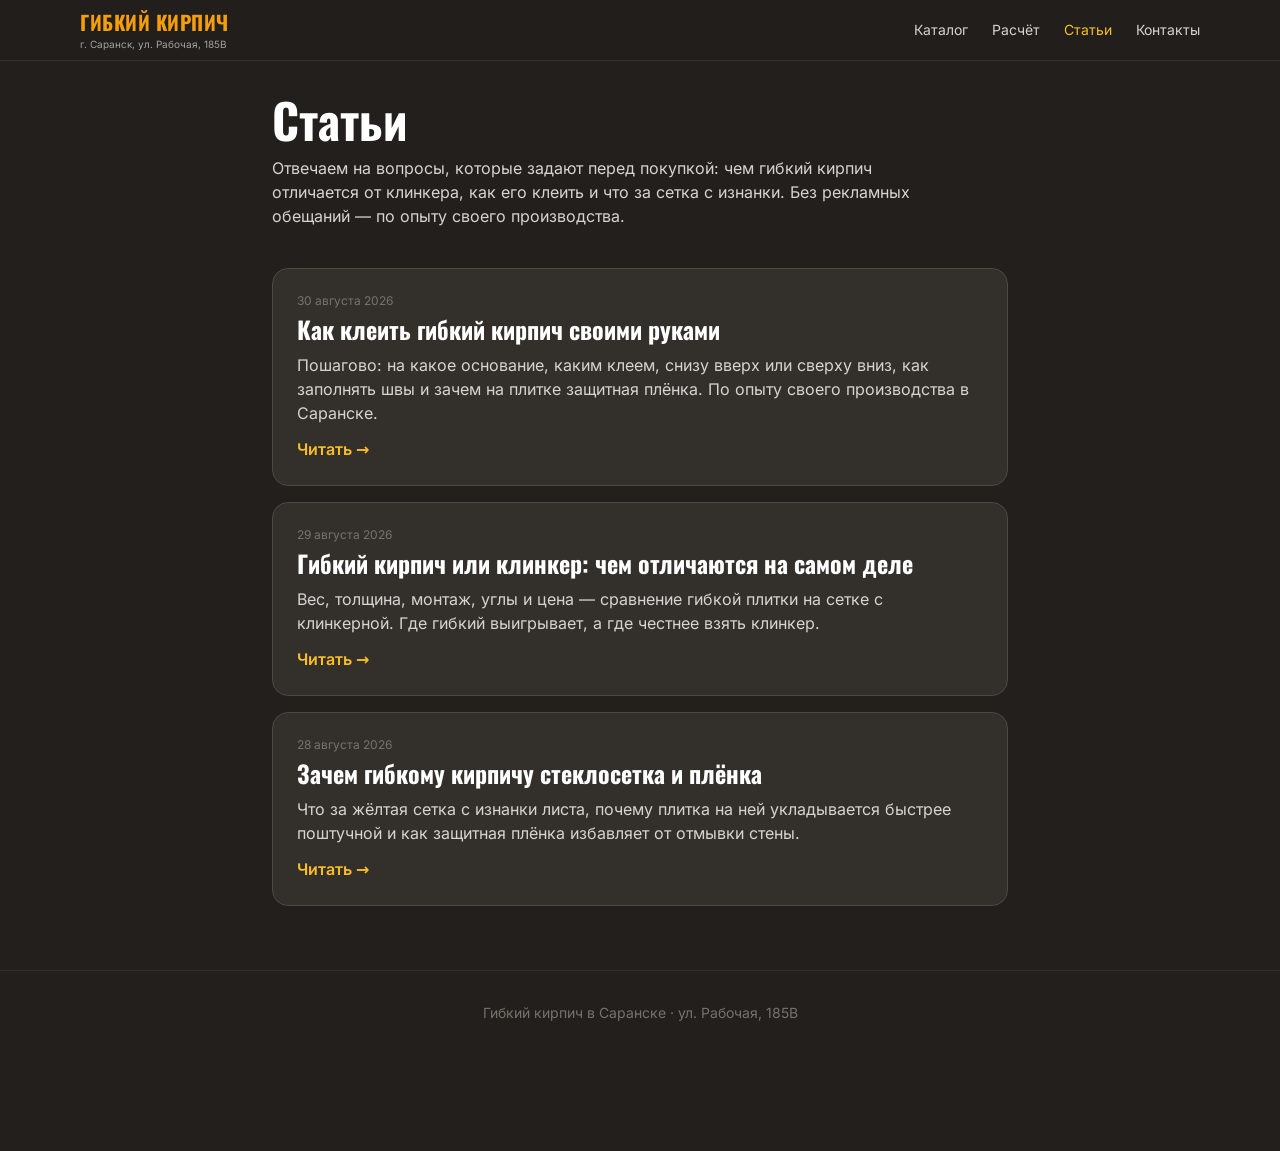
==== commit 482c1b09: "Порядок блоков и один вход в расчёт вместо двух Тавтология в шапке: пункт меню «Расчёт» и кнопка цен" ====
--- a/blog/index.html
+++ b/blog/index.html
@@ -8,8 +8,8 @@
 <link rel="canonical" href="https://saranskdekor.ru/blog/">
 <link rel="icon" type="image/svg+xml" href="/favicon.svg">
 <link rel="stylesheet" href="/css/fonts.css?v=a82b9fe5">
-<link rel="stylesheet" href="/css/site.css?v=92a137d5">
-<link rel="stylesheet" href="/css/ui.css?v=a69a0553">
+<link rel="stylesheet" href="/css/site.css?v=b07b0a29">
+<link rel="stylesheet" href="/css/ui.css?v=3a337f5d">
 </head>
 <body class="bg-stone-900 font-sans text-white antialiased">
 
--- a/css/site.css
+++ b/css/site.css
@@ -1 +1 @@
-*,:after,:before{--tw-border-spacing-x:0;--tw-border-spacing-y:0;--tw-translate-x:0;--tw-translate-y:0;--tw-rotate:0;--tw-skew-x:0;--tw-skew-y:0;--tw-scale-x:1;--tw-scale-y:1;--tw-pan-x: ;--tw-pan-y: ;--tw-pinch-zoom: ;--tw-scroll-snap-strictness:proximity;--tw-gradient-from-position: ;--tw-gradient-via-position: ;--tw-gradient-to-position: ;--tw-ordinal: ;--tw-slashed-zero: ;--tw-numeric-figure: ;--tw-numeric-spacing: ;--tw-numeric-fraction: ;--tw-ring-inset: ;--tw-ring-offset-width:0px;--tw-ring-offset-color:#fff;--tw-ring-color:rgba(59,130,246,.5);--tw-ring-offset-shadow:0 0 #0000;--tw-ring-shadow:0 0 #0000;--tw-shadow:0 0 #0000;--tw-shadow-colored:0 0 #0000;--tw-blur: ;--tw-brightness: ;--tw-contrast: ;--tw-grayscale: ;--tw-hue-rotate: ;--tw-invert: ;--tw-saturate: ;--tw-sepia: ;--tw-drop-shadow: ;--tw-backdrop-blur: ;--tw-backdrop-brightness: ;--tw-backdrop-contrast: ;--tw-backdrop-grayscale: ;--tw-backdrop-hue-rotate: ;--tw-backdrop-invert: ;--tw-backdrop-opacity: ;--tw-backdrop-saturate: ;--tw-backdrop-sepia: ;--tw-contain-size: ;--tw-contain-layout: ;--tw-contain-paint: ;--tw-contain-style: }::backdrop{--tw-border-spacing-x:0;--tw-border-spacing-y:0;--tw-translate-x:0;--tw-translate-y:0;--tw-rotate:0;--tw-skew-x:0;--tw-skew-y:0;--tw-scale-x:1;--tw-scale-y:1;--tw-pan-x: ;--tw-pan-y: ;--tw-pinch-zoom: ;--tw-scroll-snap-strictness:proximity;--tw-gradient-from-position: ;--tw-gradient-via-position: ;--tw-gradient-to-position: ;--tw-ordinal: ;--tw-slashed-zero: ;--tw-numeric-figure: ;--tw-numeric-spacing: ;--tw-numeric-fraction: ;--tw-ring-inset: ;--tw-ring-offset-width:0px;--tw-ring-offset-color:#fff;--tw-ring-color:rgba(59,130,246,.5);--tw-ring-offset-shadow:0 0 #0000;--tw-ring-shadow:0 0 #0000;--tw-shadow:0 0 #0000;--tw-shadow-colored:0 0 #0000;--tw-blur: ;--tw-brightness: ;--tw-contrast: ;--tw-grayscale: ;--tw-hue-rotate: ;--tw-invert: ;--tw-saturate: ;--tw-sepia: ;--tw-drop-shadow: ;--tw-backdrop-blur: ;--tw-backdrop-brightness: ;--tw-backdrop-contrast: ;--tw-backdrop-grayscale: ;--tw-backdrop-hue-rotate: ;--tw-backdrop-invert: ;--tw-backdrop-opacity: ;--tw-backdrop-saturate: ;--tw-backdrop-sepia: ;--tw-contain-size: ;--tw-contain-layout: ;--tw-contain-paint: ;--tw-contain-style: }/*! tailwindcss v3.4.17 | MIT License | https://tailwindcss.com*/*,:after,:before{box-sizing:border-box;border:0 solid #e5e7eb}:after,:before{--tw-content:""}:host,html{line-height:1.5;-webkit-text-size-adjust:100%;-moz-tab-size:4;-o-tab-size:4;tab-size:4;font-family:Inter,system-ui,sans-serif;font-feature-settings:normal;font-variation-settings:normal;-webkit-tap-highlight-color:transparent}body{margin:0;line-height:inherit}hr{height:0;color:inherit;border-top-width:1px}abbr:where([title]){-webkit-text-decoration:underline dotted;text-decoration:underline dotted}h1,h2,h3,h4,h5,h6{font-size:inherit;font-weight:inherit}a{color:inherit;text-decoration:inherit}b,strong{font-weight:bolder}code,kbd,pre,samp{font-family:ui-monospace,SFMono-Regular,Menlo,Monaco,Consolas,Liberation Mono,Courier New,monospace;font-feature-settings:normal;font-variation-settings:normal;font-size:1em}small{font-size:80%}sub,sup{font-size:75%;line-height:0;position:relative;vertical-align:baseline}sub{bottom:-.25em}sup{top:-.5em}table{text-indent:0;border-color:inherit;border-collapse:collapse}button,input,optgroup,select,textarea{font-family:inherit;font-feature-settings:inherit;font-variation-settings:inherit;font-size:100%;font-weight:inherit;line-height:inherit;letter-spacing:inherit;color:inherit;margin:0;padding:0}button,select{text-transform:none}button,input:where([type=button]),input:where([type=reset]),input:where([type=submit]){-webkit-appearance:button;background-color:transparent;background-image:none}:-moz-focusring{outline:auto}:-moz-ui-invalid{box-shadow:none}progress{vertical-align:baseline}::-webkit-inner-spin-button,::-webkit-outer-spin-button{height:auto}[type=search]{-webkit-appearance:textfield;outline-offset:-2px}::-webkit-search-decoration{-webkit-appearance:none}::-webkit-file-upload-button{-webkit-appearance:button;font:inherit}summary{display:list-item}blockquote,dd,dl,figure,h1,h2,h3,h4,h5,h6,hr,p,pre{margin:0}fieldset{margin:0}fieldset,legend{padding:0}menu,ol,ul{list-style:none;margin:0;padding:0}dialog{padding:0}textarea{resize:vertical}input::-moz-placeholder,textarea::-moz-placeholder{opacity:1;color:#9ca3af}input::placeholder,textarea::placeholder{opacity:1;color:#9ca3af}[role=button],button{cursor:pointer}:disabled{cursor:default}audio,canvas,embed,iframe,img,object,svg,video{display:block;vertical-align:middle}img,video{max-width:100%;height:auto}[hidden]:where(:not([hidden=until-found])){display:none}.fixed{position:fixed}.absolute{position:absolute}.relative{position:relative}.inset-0{inset:0}.bottom-0{bottom:0}.bottom-2{bottom:.5rem}.bottom-3{bottom:.75rem}.left-0{left:0}.left-3{left:.75rem}.right-0{right:0}.right-2{right:.5rem}.right-3{right:.75rem}.top-0{top:0}.top-16{top:4rem}.top-3{top:.75rem}.top-8{top:2rem}.-z-10{z-index:-10}.z-10{z-index:10}.z-20{z-index:20}.z-50{z-index:50}.mx-auto{margin-left:auto;margin-right:auto}.mb-1{margin-bottom:.25rem}.mb-10{margin-bottom:2.5rem}.mb-12{margin-bottom:3rem}.mb-2{margin-bottom:.5rem}.mb-3{margin-bottom:.75rem}.mb-4{margin-bottom:1rem}.mb-5{margin-bottom:1.25rem}.mb-6{margin-bottom:1.5rem}.mb-8{margin-bottom:2rem}.mt-0\.5{margin-top:.125rem}.mt-1{margin-top:.25rem}.mt-1\.5{margin-top:.375rem}.mt-10{margin-top:2.5rem}.mt-12{margin-top:3rem}.mt-16{margin-top:4rem}.mt-2{margin-top:.5rem}.mt-3{margin-top:.75rem}.mt-4{margin-top:1rem}.mt-5{margin-top:1.25rem}.mt-7{margin-top:1.75rem}.mt-8{margin-top:2rem}.mt-auto{margin-top:auto}.block{display:block}.inline-block{display:inline-block}.flex{display:flex}.inline-flex{display:inline-flex}.table{display:table}.grid{display:grid}.hidden{display:none}.aspect-\[4\/3\]{aspect-ratio:4/3}.h-1\/2{height:50%}.h-11{height:2.75rem}.h-12{height:3rem}.h-14{height:3.5rem}.h-16{height:4rem}.h-20{height:5rem}.h-3\.5{height:.875rem}.h-4{height:1rem}.h-5{height:1.25rem}.h-6{height:1.5rem}.h-64{height:16rem}.h-7{height:1.75rem}.h-8{height:2rem}.h-auto{height:auto}.h-full{height:100%}.h-px{height:1px}.min-h-screen{min-height:100vh}.w-1\/2{width:50%}.w-11{width:2.75rem}.w-12{width:3rem}.w-14{width:3.5rem}.w-16{width:4rem}.w-3\.5{width:.875rem}.w-4{width:1rem}.w-5{width:1.25rem}.w-6{width:1.5rem}.w-7{width:1.75rem}.w-8{width:2rem}.w-full{width:100%}.max-w-2xl{max-width:42rem}.max-w-3xl{max-width:48rem}.max-w-4xl{max-width:56rem}.max-w-5xl{max-width:64rem}.max-w-6xl{max-width:72rem}.max-w-sm{max-width:24rem}.max-w-xl{max-width:36rem}.flex-1{flex:1 1 0%}.flex-shrink-0,.shrink-0{flex-shrink:0}.translate-y-0{--tw-translate-y:0px}.translate-y-0,.translate-y-8{transform:translate(var(--tw-translate-x),var(--tw-translate-y)) rotate(var(--tw-rotate)) skewX(var(--tw-skew-x)) skewY(var(--tw-skew-y)) scaleX(var(--tw-scale-x)) scaleY(var(--tw-scale-y))}.translate-y-8{--tw-translate-y:2rem}.transform{transform:translate(var(--tw-translate-x),var(--tw-translate-y)) rotate(var(--tw-rotate)) skewX(var(--tw-skew-x)) skewY(var(--tw-skew-y)) scaleX(var(--tw-scale-x)) scaleY(var(--tw-scale-y))}.cursor-pointer{cursor:pointer}.grid-cols-2{grid-template-columns:repeat(2,minmax(0,1fr))}.grid-cols-3{grid-template-columns:repeat(3,minmax(0,1fr))}.flex-col{flex-direction:column}.flex-wrap{flex-wrap:wrap}.items-start{align-items:flex-start}.items-center{align-items:center}.items-baseline{align-items:baseline}.items-stretch{align-items:stretch}.justify-end{justify-content:flex-end}.justify-center{justify-content:center}.justify-between{justify-content:space-between}.gap-1{gap:.25rem}.gap-1\.5{gap:.375rem}.gap-2{gap:.5rem}.gap-2\.5{gap:.625rem}.gap-3{gap:.75rem}.gap-4{gap:1rem}.gap-5{gap:1.25rem}.gap-6{gap:1.5rem}.gap-8{gap:2rem}.space-y-3>:not([hidden])~:not([hidden]){--tw-space-y-reverse:0;margin-top:calc(.75rem*(1 - var(--tw-space-y-reverse)));margin-bottom:calc(.75rem*var(--tw-space-y-reverse))}.space-y-4>:not([hidden])~:not([hidden]){--tw-space-y-reverse:0;margin-top:calc(1rem*(1 - var(--tw-space-y-reverse)));margin-bottom:calc(1rem*var(--tw-space-y-reverse))}.overflow-hidden{overflow:hidden}.rounded{border-radius:.25rem}.rounded-2xl{border-radius:1rem}.rounded-full{border-radius:9999px}.rounded-lg{border-radius:.5rem}.rounded-xl{border-radius:.75rem}.border{border-width:1px}.border-b{border-bottom-width:1px}.border-t{border-top-width:1px}.border-amber-500{--tw-border-opacity:1;border-color:rgb(245 158 11/var(--tw-border-opacity,1))}.border-stone-600{--tw-border-opacity:1;border-color:rgb(87 83 78/var(--tw-border-opacity,1))}.border-stone-700{--tw-border-opacity:1;border-color:rgb(68 64 60/var(--tw-border-opacity,1))}.border-stone-800{--tw-border-opacity:1;border-color:rgb(41 37 36/var(--tw-border-opacity,1))}.border-white\/25{border-color:hsla(0,0%,100%,.25)}.border-white\/30{border-color:hsla(0,0%,100%,.3)}.bg-amber-500{--tw-bg-opacity:1;background-color:rgb(245 158 11/var(--tw-bg-opacity,1))}.bg-amber-500\/15{background-color:rgba(245,158,11,.15)}.bg-amber-500\/20{background-color:rgba(245,158,11,.2)}.bg-stone-700{--tw-bg-opacity:1;background-color:rgb(68 64 60/var(--tw-bg-opacity,1))}.bg-stone-800{--tw-bg-opacity:1;background-color:rgb(41 37 36/var(--tw-bg-opacity,1))}.bg-stone-800\/60{background-color:rgba(41,37,36,.6)}.bg-stone-900{--tw-bg-opacity:1;background-color:rgb(28 25 23/var(--tw-bg-opacity,1))}.bg-stone-900\/20{background-color:rgba(28,25,23,.2)}.bg-stone-900\/90{background-color:rgba(28,25,23,.9)}.bg-stone-900\/95{background-color:rgba(28,25,23,.95)}.bg-stone-950{--tw-bg-opacity:1;background-color:rgb(12 10 9/var(--tw-bg-opacity,1))}.bg-stone-950\/55{background-color:rgba(12,10,9,.55)}.bg-stone-950\/70{background-color:rgba(12,10,9,.7)}.bg-stone-950\/75{background-color:rgba(12,10,9,.75)}.bg-white\/10{background-color:hsla(0,0%,100%,.1)}.bg-white\/15{background-color:hsla(0,0%,100%,.15)}.object-cover{-o-object-fit:cover;object-fit:cover}.object-center{-o-object-position:center;object-position:center}.p-3{padding:.75rem}.p-4{padding:1rem}.p-5{padding:1.25rem}.p-6{padding:1.5rem}.p-8{padding:2rem}.px-10{padding-left:2.5rem;padding-right:2.5rem}.px-2{padding-left:.5rem;padding-right:.5rem}.px-2\.5{padding-left:.625rem;padding-right:.625rem}.px-3{padding-left:.75rem;padding-right:.75rem}.px-4{padding-left:1rem;padding-right:1rem}.px-5{padding-left:1.25rem;padding-right:1.25rem}.px-6{padding-left:1.5rem;padding-right:1.5rem}.px-7{padding-left:1.75rem;padding-right:1.75rem}.px-8{padding-left:2rem;padding-right:2rem}.py-0\.5{padding-top:.125rem;padding-bottom:.125rem}.py-1{padding-top:.25rem;padding-bottom:.25rem}.py-16{padding-top:4rem;padding-bottom:4rem}.py-2{padding-top:.5rem;padding-bottom:.5rem}.py-20{padding-top:5rem;padding-bottom:5rem}.py-3{padding-top:.75rem;padding-bottom:.75rem}.py-3\.5{padding-top:.875rem;padding-bottom:.875rem}.py-4{padding-top:1rem;padding-bottom:1rem}.py-5{padding-top:1.25rem;padding-bottom:1.25rem}.py-8{padding-top:2rem;padding-bottom:2rem}.pb-16{padding-bottom:4rem}.pt-16{padding-top:4rem}.pt-24{padding-top:6rem}.pt-3{padding-top:.75rem}.pt-5{padding-top:1.25rem}.text-center{text-align:center}.font-heading{font-family:Oswald,system-ui,sans-serif}.font-sans{font-family:Inter,system-ui,sans-serif}.text-2xl{font-size:1.5rem;line-height:2rem}.text-3xl{font-size:1.875rem;line-height:2.25rem}.text-4xl{font-size:2.25rem;line-height:2.5rem}.text-5xl{font-size:3rem;line-height:1}.text-\[10px\]{font-size:10px}.text-\[11px\]{font-size:11px}.text-base{font-size:1rem;line-height:1.5rem}.text-lg{font-size:1.125rem;line-height:1.75rem}.text-sm{font-size:.875rem;line-height:1.25rem}.text-xl{font-size:1.25rem;line-height:1.75rem}.text-xs{font-size:.75rem;line-height:1rem}.font-bold{font-weight:700}.font-medium{font-weight:500}.font-semibold{font-weight:600}.uppercase{text-transform:uppercase}.leading-relaxed{line-height:1.625}.leading-snug{line-height:1.375}.leading-tight{line-height:1.25}.tracking-wide{letter-spacing:.025em}.tracking-wider{letter-spacing:.05em}.tracking-widest{letter-spacing:.1em}.text-amber-300{--tw-text-opacity:1;color:rgb(252 211 77/var(--tw-text-opacity,1))}.text-amber-400{--tw-text-opacity:1;color:rgb(251 191 36/var(--tw-text-opacity,1))}.text-amber-500{--tw-text-opacity:1;color:rgb(245 158 11/var(--tw-text-opacity,1))}.text-stone-200{--tw-text-opacity:1;color:rgb(231 229 228/var(--tw-text-opacity,1))}.text-stone-300{--tw-text-opacity:1;color:rgb(214 211 209/var(--tw-text-opacity,1))}.text-stone-400{--tw-text-opacity:1;color:rgb(168 162 158/var(--tw-text-opacity,1))}.text-stone-500{--tw-text-opacity:1;color:rgb(120 113 108/var(--tw-text-opacity,1))}.text-stone-900{--tw-text-opacity:1;color:rgb(28 25 23/var(--tw-text-opacity,1))}.text-stone-900\/60{color:rgba(28,25,23,.6)}.text-stone-900\/70{color:rgba(28,25,23,.7)}.text-white{--tw-text-opacity:1;color:rgb(255 255 255/var(--tw-text-opacity,1))}.antialiased{-webkit-font-smoothing:antialiased;-moz-osx-font-smoothing:grayscale}.opacity-0{opacity:0}.opacity-100{opacity:1}.shadow-lg{--tw-shadow:0 10px 15px -3px rgba(0,0,0,.1),0 4px 6px -4px rgba(0,0,0,.1);--tw-shadow-colored:0 10px 15px -3px var(--tw-shadow-color),0 4px 6px -4px var(--tw-shadow-color);box-shadow:var(--tw-ring-offset-shadow,0 0 #0000),var(--tw-ring-shadow,0 0 #0000),var(--tw-shadow)}.shadow-stone-950\/40{--tw-shadow-color:rgba(12,10,9,.4);--tw-shadow:var(--tw-shadow-colored)}.backdrop-blur-sm{--tw-backdrop-blur:blur(4px);-webkit-backdrop-filter:var(--tw-backdrop-blur) var(--tw-backdrop-brightness) var(--tw-backdrop-contrast) var(--tw-backdrop-grayscale) var(--tw-backdrop-hue-rotate) var(--tw-backdrop-invert) var(--tw-backdrop-opacity) var(--tw-backdrop-saturate) var(--tw-backdrop-sepia);backdrop-filter:var(--tw-backdrop-blur) var(--tw-backdrop-brightness) var(--tw-backdrop-contrast) var(--tw-backdrop-grayscale) var(--tw-backdrop-hue-rotate) var(--tw-backdrop-invert) var(--tw-backdrop-opacity) var(--tw-backdrop-saturate) var(--tw-backdrop-sepia)}.transition{transition-property:color,background-color,border-color,text-decoration-color,fill,stroke,opacity,box-shadow,transform,filter,-webkit-backdrop-filter;transition-property:color,background-color,border-color,text-decoration-color,fill,stroke,opacity,box-shadow,transform,filter,backdrop-filter;transition-property:color,background-color,border-color,text-decoration-color,fill,stroke,opacity,box-shadow,transform,filter,backdrop-filter,-webkit-backdrop-filter;transition-timing-function:cubic-bezier(.4,0,.2,1);transition-duration:.15s}.transition-all{transition-property:all;transition-timing-function:cubic-bezier(.4,0,.2,1);transition-duration:.15s}.transition-colors{transition-property:color,background-color,border-color,text-decoration-color,fill,stroke;transition-timing-function:cubic-bezier(.4,0,.2,1);transition-duration:.15s}.transition-shadow{transition-property:box-shadow;transition-timing-function:cubic-bezier(.4,0,.2,1);transition-duration:.15s}.transition-transform{transition-property:transform;transition-timing-function:cubic-bezier(.4,0,.2,1);transition-duration:.15s}.duration-300{transition-duration:.3s}.duration-500{transition-duration:.5s}.duration-700{transition-duration:.7s}.hover\:border-amber-500\/50:hover{border-color:rgba(245,158,11,.5)}.hover\:border-amber-600:hover{--tw-border-opacity:1;border-color:rgb(217 119 6/var(--tw-border-opacity,1))}.hover\:bg-amber-400:hover{--tw-bg-opacity:1;background-color:rgb(251 191 36/var(--tw-bg-opacity,1))}.hover\:bg-amber-500:hover{--tw-bg-opacity:1;background-color:rgb(245 158 11/var(--tw-bg-opacity,1))}.hover\:bg-stone-600:hover{--tw-bg-opacity:1;background-color:rgb(87 83 78/var(--tw-bg-opacity,1))}.hover\:bg-white\/20:hover{background-color:hsla(0,0%,100%,.2)}.hover\:bg-white\/25:hover{background-color:hsla(0,0%,100%,.25)}.hover\:text-amber-300:hover{--tw-text-opacity:1;color:rgb(252 211 77/var(--tw-text-opacity,1))}.hover\:text-amber-400:hover{--tw-text-opacity:1;color:rgb(251 191 36/var(--tw-text-opacity,1))}.hover\:text-stone-900:hover{--tw-text-opacity:1;color:rgb(28 25 23/var(--tw-text-opacity,1))}.hover\:shadow-xl:hover{--tw-shadow:0 20px 25px -5px rgba(0,0,0,.1),0 8px 10px -6px rgba(0,0,0,.1);--tw-shadow-colored:0 20px 25px -5px var(--tw-shadow-color),0 8px 10px -6px var(--tw-shadow-color);box-shadow:var(--tw-ring-offset-shadow,0 0 #0000),var(--tw-ring-shadow,0 0 #0000),var(--tw-shadow)}.hover\:shadow-stone-950\/50:hover{--tw-shadow-color:rgba(12,10,9,.5);--tw-shadow:var(--tw-shadow-colored)}.focus\:outline-none:focus{outline:2px solid transparent;outline-offset:2px}.focus\:ring-2:focus{--tw-ring-offset-shadow:var(--tw-ring-inset) 0 0 0 var(--tw-ring-offset-width) var(--tw-ring-offset-color);--tw-ring-shadow:var(--tw-ring-inset) 0 0 0 calc(2px + var(--tw-ring-offset-width)) var(--tw-ring-color);box-shadow:var(--tw-ring-offset-shadow),var(--tw-ring-shadow),var(--tw-shadow,0 0 #0000)}.focus\:ring-amber-500:focus{--tw-ring-opacity:1;--tw-ring-color:rgb(245 158 11/var(--tw-ring-opacity,1))}.active\:bg-amber-600:active{--tw-bg-opacity:1;background-color:rgb(217 119 6/var(--tw-bg-opacity,1))}.group:hover .group-hover\:scale-105{--tw-scale-x:1.05;--tw-scale-y:1.05;transform:translate(var(--tw-translate-x),var(--tw-translate-y)) rotate(var(--tw-rotate)) skewX(var(--tw-skew-x)) skewY(var(--tw-skew-y)) scaleX(var(--tw-scale-x)) scaleY(var(--tw-scale-y))}.group:hover .group-hover\:bg-amber-500\/25{background-color:rgba(245,158,11,.25)}@media (min-width:640px){.sm\:mt-20{margin-top:5rem}.sm\:block{display:block}.sm\:inline{display:inline}.sm\:hidden{display:none}.sm\:h-12{height:3rem}.sm\:w-12{width:3rem}.sm\:grid-cols-2{grid-template-columns:repeat(2,minmax(0,1fr))}.sm\:grid-cols-3{grid-template-columns:repeat(3,minmax(0,1fr))}.sm\:flex-row{flex-direction:row}.sm\:gap-4{gap:1rem}.sm\:gap-6{gap:1.5rem}.sm\:p-6{padding:1.5rem}.sm\:p-7{padding:1.75rem}.sm\:py-20{padding-top:5rem;padding-bottom:5rem}.sm\:py-24{padding-top:6rem;padding-bottom:6rem}.sm\:text-right{text-align:right}.sm\:text-2xl{font-size:1.5rem;line-height:2rem}.sm\:text-4xl{font-size:2.25rem;line-height:2.5rem}.sm\:text-5xl{font-size:3rem;line-height:1}.sm\:text-sm{font-size:.875rem;line-height:1.25rem}.sm\:text-xl{font-size:1.25rem;line-height:1.75rem}}@media (min-width:768px){@media (min-width:640px){.md\:sm\:text-xs{font-size:.75rem;line-height:1rem}}.md\:block{display:block}.md\:flex{display:flex}.md\:inline-flex{display:inline-flex}.md\:hidden{display:none}.md\:h-80{height:20rem}.md\:grid-cols-2{grid-template-columns:repeat(2,minmax(0,1fr))}.md\:grid-cols-3{grid-template-columns:repeat(3,minmax(0,1fr))}.md\:grid-cols-\[1\.15fr_1fr\]{grid-template-columns:1.15fr 1fr}.md\:grid-cols-\[minmax\(0\2c 1fr\)_minmax\(0\2c 1fr\)\]{grid-template-columns:minmax(0,1fr) minmax(0,1fr)}.md\:flex-col{flex-direction:column}.md\:items-start{align-items:flex-start}.md\:gap-0{gap:0}.md\:text-\[10px\]{font-size:10px}.md\:text-stone-400{--tw-text-opacity:1;color:rgb(168 162 158/var(--tw-text-opacity,1))}}@media (min-width:1024px){.lg\:grid-cols-3{grid-template-columns:repeat(3,minmax(0,1fr))}.lg\:grid-cols-4{grid-template-columns:repeat(4,minmax(0,1fr))}}@media (min-width:1280px){.xl\:text-7xl{font-size:4.5rem;line-height:1}}+*,:after,:before{--tw-border-spacing-x:0;--tw-border-spacing-y:0;--tw-translate-x:0;--tw-translate-y:0;--tw-rotate:0;--tw-skew-x:0;--tw-skew-y:0;--tw-scale-x:1;--tw-scale-y:1;--tw-pan-x: ;--tw-pan-y: ;--tw-pinch-zoom: ;--tw-scroll-snap-strictness:proximity;--tw-gradient-from-position: ;--tw-gradient-via-position: ;--tw-gradient-to-position: ;--tw-ordinal: ;--tw-slashed-zero: ;--tw-numeric-figure: ;--tw-numeric-spacing: ;--tw-numeric-fraction: ;--tw-ring-inset: ;--tw-ring-offset-width:0px;--tw-ring-offset-color:#fff;--tw-ring-color:rgba(59,130,246,.5);--tw-ring-offset-shadow:0 0 #0000;--tw-ring-shadow:0 0 #0000;--tw-shadow:0 0 #0000;--tw-shadow-colored:0 0 #0000;--tw-blur: ;--tw-brightness: ;--tw-contrast: ;--tw-grayscale: ;--tw-hue-rotate: ;--tw-invert: ;--tw-saturate: ;--tw-sepia: ;--tw-drop-shadow: ;--tw-backdrop-blur: ;--tw-backdrop-brightness: ;--tw-backdrop-contrast: ;--tw-backdrop-grayscale: ;--tw-backdrop-hue-rotate: ;--tw-backdrop-invert: ;--tw-backdrop-opacity: ;--tw-backdrop-saturate: ;--tw-backdrop-sepia: ;--tw-contain-size: ;--tw-contain-layout: ;--tw-contain-paint: ;--tw-contain-style: }::backdrop{--tw-border-spacing-x:0;--tw-border-spacing-y:0;--tw-translate-x:0;--tw-translate-y:0;--tw-rotate:0;--tw-skew-x:0;--tw-skew-y:0;--tw-scale-x:1;--tw-scale-y:1;--tw-pan-x: ;--tw-pan-y: ;--tw-pinch-zoom: ;--tw-scroll-snap-strictness:proximity;--tw-gradient-from-position: ;--tw-gradient-via-position: ;--tw-gradient-to-position: ;--tw-ordinal: ;--tw-slashed-zero: ;--tw-numeric-figure: ;--tw-numeric-spacing: ;--tw-numeric-fraction: ;--tw-ring-inset: ;--tw-ring-offset-width:0px;--tw-ring-offset-color:#fff;--tw-ring-color:rgba(59,130,246,.5);--tw-ring-offset-shadow:0 0 #0000;--tw-ring-shadow:0 0 #0000;--tw-shadow:0 0 #0000;--tw-shadow-colored:0 0 #0000;--tw-blur: ;--tw-brightness: ;--tw-contrast: ;--tw-grayscale: ;--tw-hue-rotate: ;--tw-invert: ;--tw-saturate: ;--tw-sepia: ;--tw-drop-shadow: ;--tw-backdrop-blur: ;--tw-backdrop-brightness: ;--tw-backdrop-contrast: ;--tw-backdrop-grayscale: ;--tw-backdrop-hue-rotate: ;--tw-backdrop-invert: ;--tw-backdrop-opacity: ;--tw-backdrop-saturate: ;--tw-backdrop-sepia: ;--tw-contain-size: ;--tw-contain-layout: ;--tw-contain-paint: ;--tw-contain-style: }/*! tailwindcss v3.4.17 | MIT License | https://tailwindcss.com*/*,:after,:before{box-sizing:border-box;border:0 solid #e5e7eb}:after,:before{--tw-content:""}:host,html{line-height:1.5;-webkit-text-size-adjust:100%;-moz-tab-size:4;-o-tab-size:4;tab-size:4;font-family:Inter,system-ui,sans-serif;font-feature-settings:normal;font-variation-settings:normal;-webkit-tap-highlight-color:transparent}body{margin:0;line-height:inherit}hr{height:0;color:inherit;border-top-width:1px}abbr:where([title]){-webkit-text-decoration:underline dotted;text-decoration:underline dotted}h1,h2,h3,h4,h5,h6{font-size:inherit;font-weight:inherit}a{color:inherit;text-decoration:inherit}b,strong{font-weight:bolder}code,kbd,pre,samp{font-family:ui-monospace,SFMono-Regular,Menlo,Monaco,Consolas,Liberation Mono,Courier New,monospace;font-feature-settings:normal;font-variation-settings:normal;font-size:1em}small{font-size:80%}sub,sup{font-size:75%;line-height:0;position:relative;vertical-align:baseline}sub{bottom:-.25em}sup{top:-.5em}table{text-indent:0;border-color:inherit;border-collapse:collapse}button,input,optgroup,select,textarea{font-family:inherit;font-feature-settings:inherit;font-variation-settings:inherit;font-size:100%;font-weight:inherit;line-height:inherit;letter-spacing:inherit;color:inherit;margin:0;padding:0}button,select{text-transform:none}button,input:where([type=button]),input:where([type=reset]),input:where([type=submit]){-webkit-appearance:button;background-color:transparent;background-image:none}:-moz-focusring{outline:auto}:-moz-ui-invalid{box-shadow:none}progress{vertical-align:baseline}::-webkit-inner-spin-button,::-webkit-outer-spin-button{height:auto}[type=search]{-webkit-appearance:textfield;outline-offset:-2px}::-webkit-search-decoration{-webkit-appearance:none}::-webkit-file-upload-button{-webkit-appearance:button;font:inherit}summary{display:list-item}blockquote,dd,dl,figure,h1,h2,h3,h4,h5,h6,hr,p,pre{margin:0}fieldset{margin:0}fieldset,legend{padding:0}menu,ol,ul{list-style:none;margin:0;padding:0}dialog{padding:0}textarea{resize:vertical}input::-moz-placeholder,textarea::-moz-placeholder{opacity:1;color:#9ca3af}input::placeholder,textarea::placeholder{opacity:1;color:#9ca3af}[role=button],button{cursor:pointer}:disabled{cursor:default}audio,canvas,embed,iframe,img,object,svg,video{display:block;vertical-align:middle}img,video{max-width:100%;height:auto}[hidden]:where(:not([hidden=until-found])){display:none}.fixed{position:fixed}.absolute{position:absolute}.relative{position:relative}.inset-0{inset:0}.bottom-0{bottom:0}.bottom-2{bottom:.5rem}.bottom-3{bottom:.75rem}.left-0{left:0}.left-3{left:.75rem}.right-0{right:0}.right-2{right:.5rem}.right-3{right:.75rem}.top-0{top:0}.top-16{top:4rem}.top-3{top:.75rem}.top-8{top:2rem}.-z-10{z-index:-10}.z-10{z-index:10}.z-20{z-index:20}.z-50{z-index:50}.mx-auto{margin-left:auto;margin-right:auto}.mb-1{margin-bottom:.25rem}.mb-10{margin-bottom:2.5rem}.mb-12{margin-bottom:3rem}.mb-2{margin-bottom:.5rem}.mb-3{margin-bottom:.75rem}.mb-4{margin-bottom:1rem}.mb-5{margin-bottom:1.25rem}.mb-6{margin-bottom:1.5rem}.mb-8{margin-bottom:2rem}.mr-2{margin-right:.5rem}.mt-0\.5{margin-top:.125rem}.mt-1{margin-top:.25rem}.mt-1\.5{margin-top:.375rem}.mt-10{margin-top:2.5rem}.mt-12{margin-top:3rem}.mt-16{margin-top:4rem}.mt-2{margin-top:.5rem}.mt-3{margin-top:.75rem}.mt-4{margin-top:1rem}.mt-5{margin-top:1.25rem}.mt-6{margin-top:1.5rem}.mt-8{margin-top:2rem}.block{display:block}.inline-block{display:inline-block}.flex{display:flex}.inline-flex{display:inline-flex}.table{display:table}.grid{display:grid}.hidden{display:none}.aspect-\[4\/3\]{aspect-ratio:4/3}.h-1\/2{height:50%}.h-11{height:2.75rem}.h-12{height:3rem}.h-14{height:3.5rem}.h-16{height:4rem}.h-20{height:5rem}.h-3\.5{height:.875rem}.h-4{height:1rem}.h-5{height:1.25rem}.h-6{height:1.5rem}.h-64{height:16rem}.h-7{height:1.75rem}.h-8{height:2rem}.h-auto{height:auto}.h-full{height:100%}.h-px{height:1px}.min-h-screen{min-height:100vh}.w-1\/2{width:50%}.w-11{width:2.75rem}.w-12{width:3rem}.w-14{width:3.5rem}.w-16{width:4rem}.w-3\.5{width:.875rem}.w-4{width:1rem}.w-5{width:1.25rem}.w-6{width:1.5rem}.w-7{width:1.75rem}.w-8{width:2rem}.w-full{width:100%}.max-w-2xl{max-width:42rem}.max-w-3xl{max-width:48rem}.max-w-4xl{max-width:56rem}.max-w-5xl{max-width:64rem}.max-w-6xl{max-width:72rem}.max-w-sm{max-width:24rem}.max-w-xl{max-width:36rem}.flex-1{flex:1 1 0%}.flex-shrink-0,.shrink-0{flex-shrink:0}.translate-y-0{--tw-translate-y:0px}.translate-y-0,.translate-y-8{transform:translate(var(--tw-translate-x),var(--tw-translate-y)) rotate(var(--tw-rotate)) skewX(var(--tw-skew-x)) skewY(var(--tw-skew-y)) scaleX(var(--tw-scale-x)) scaleY(var(--tw-scale-y))}.translate-y-8{--tw-translate-y:2rem}.transform{transform:translate(var(--tw-translate-x),var(--tw-translate-y)) rotate(var(--tw-rotate)) skewX(var(--tw-skew-x)) skewY(var(--tw-skew-y)) scaleX(var(--tw-scale-x)) scaleY(var(--tw-scale-y))}.cursor-pointer{cursor:pointer}.grid-cols-2{grid-template-columns:repeat(2,minmax(0,1fr))}.grid-cols-3{grid-template-columns:repeat(3,minmax(0,1fr))}.flex-col{flex-direction:column}.flex-wrap{flex-wrap:wrap}.items-start{align-items:flex-start}.items-end{align-items:flex-end}.items-center{align-items:center}.items-baseline{align-items:baseline}.items-stretch{align-items:stretch}.justify-end{justify-content:flex-end}.justify-center{justify-content:center}.justify-between{justify-content:space-between}.gap-1{gap:.25rem}.gap-1\.5{gap:.375rem}.gap-2{gap:.5rem}.gap-2\.5{gap:.625rem}.gap-3{gap:.75rem}.gap-4{gap:1rem}.gap-5{gap:1.25rem}.gap-6{gap:1.5rem}.gap-8{gap:2rem}.space-y-3>:not([hidden])~:not([hidden]){--tw-space-y-reverse:0;margin-top:calc(.75rem*(1 - var(--tw-space-y-reverse)));margin-bottom:calc(.75rem*var(--tw-space-y-reverse))}.space-y-4>:not([hidden])~:not([hidden]){--tw-space-y-reverse:0;margin-top:calc(1rem*(1 - var(--tw-space-y-reverse)));margin-bottom:calc(1rem*var(--tw-space-y-reverse))}.overflow-hidden{overflow:hidden}.whitespace-nowrap{white-space:nowrap}.rounded{border-radius:.25rem}.rounded-2xl{border-radius:1rem}.rounded-full{border-radius:9999px}.rounded-lg{border-radius:.5rem}.rounded-xl{border-radius:.75rem}.border{border-width:1px}.border-b{border-bottom-width:1px}.border-t{border-top-width:1px}.border-amber-500{--tw-border-opacity:1;border-color:rgb(245 158 11/var(--tw-border-opacity,1))}.border-amber-600\/60{border-color:rgba(217,119,6,.6)}.border-stone-300{--tw-border-opacity:1;border-color:rgb(214 211 209/var(--tw-border-opacity,1))}.border-stone-600{--tw-border-opacity:1;border-color:rgb(87 83 78/var(--tw-border-opacity,1))}.border-stone-700{--tw-border-opacity:1;border-color:rgb(76 72 66/var(--tw-border-opacity,1))}.border-stone-800{--tw-border-opacity:1;border-color:rgb(51 48 44/var(--tw-border-opacity,1))}.border-white\/25{border-color:hsla(0,0%,100%,.25)}.border-white\/30{border-color:hsla(0,0%,100%,.3)}.bg-\[\#e3e0dc\]{--tw-bg-opacity:1;background-color:rgb(227 224 220/var(--tw-bg-opacity,1))}.bg-\[\#e3e0dc\]\/55{background-color:hsla(34,11%,88%,.55)}.bg-\[\#e3e0dc\]\/70{background-color:hsla(34,11%,88%,.7)}.bg-\[\#f5f3f0\]\/95{background-color:hsla(36,20%,95%,.95)}.bg-\[\#faf9f7\]{--tw-bg-opacity:1;background-color:rgb(250 249 247/var(--tw-bg-opacity,1))}.bg-amber-500{--tw-bg-opacity:1;background-color:rgb(245 158 11/var(--tw-bg-opacity,1))}.bg-amber-500\/15{background-color:rgba(245,158,11,.15)}.bg-amber-500\/20{background-color:rgba(245,158,11,.2)}.bg-amber-600{--tw-bg-opacity:1;background-color:rgb(217 119 6/var(--tw-bg-opacity,1))}.bg-stone-700{--tw-bg-opacity:1;background-color:rgb(76 72 66/var(--tw-bg-opacity,1))}.bg-stone-800{--tw-bg-opacity:1;background-color:rgb(51 48 44/var(--tw-bg-opacity,1))}.bg-stone-800\/60{background-color:rgba(51,48,44,.6)}.bg-stone-900{--tw-bg-opacity:1;background-color:rgb(34 31 28/var(--tw-bg-opacity,1))}.bg-stone-900\/20{background-color:rgba(34,31,28,.2)}.bg-stone-900\/5{background-color:rgba(34,31,28,.05)}.bg-stone-900\/90{background-color:rgba(34,31,28,.9)}.bg-stone-900\/95{background-color:rgba(34,31,28,.95)}.bg-stone-950\/55{background-color:rgba(12,10,9,.55)}.bg-stone-950\/70{background-color:rgba(12,10,9,.7)}.bg-stone-950\/75{background-color:rgba(12,10,9,.75)}.bg-white\/10{background-color:hsla(0,0%,100%,.1)}.bg-white\/15{background-color:hsla(0,0%,100%,.15)}.object-cover{-o-object-fit:cover;object-fit:cover}.object-center{-o-object-position:center;object-position:center}.p-3{padding:.75rem}.p-4{padding:1rem}.p-5{padding:1.25rem}.p-6{padding:1.5rem}.p-8{padding:2rem}.px-10{padding-left:2.5rem;padding-right:2.5rem}.px-2{padding-left:.5rem;padding-right:.5rem}.px-2\.5{padding-left:.625rem;padding-right:.625rem}.px-3{padding-left:.75rem;padding-right:.75rem}.px-4{padding-left:1rem;padding-right:1rem}.px-5{padding-left:1.25rem;padding-right:1.25rem}.px-6{padding-left:1.5rem;padding-right:1.5rem}.px-8{padding-left:2rem;padding-right:2rem}.py-0\.5{padding-top:.125rem;padding-bottom:.125rem}.py-1{padding-top:.25rem;padding-bottom:.25rem}.py-1\.5{padding-top:.375rem;padding-bottom:.375rem}.py-16{padding-top:4rem;padding-bottom:4rem}.py-2{padding-top:.5rem;padding-bottom:.5rem}.py-20{padding-top:5rem;padding-bottom:5rem}.py-3{padding-top:.75rem;padding-bottom:.75rem}.py-3\.5{padding-top:.875rem;padding-bottom:.875rem}.py-4{padding-top:1rem;padding-bottom:1rem}.py-5{padding-top:1.25rem;padding-bottom:1.25rem}.py-8{padding-top:2rem;padding-bottom:2rem}.pb-16{padding-bottom:4rem}.pt-16{padding-top:4rem}.pt-24{padding-top:6rem}.pt-3{padding-top:.75rem}.pt-6{padding-top:1.5rem}.text-center{text-align:center}.font-heading{font-family:Oswald,system-ui,sans-serif}.font-sans{font-family:Inter,system-ui,sans-serif}.text-2xl{font-size:1.5rem;line-height:2rem}.text-3xl{font-size:1.875rem;line-height:2.25rem}.text-4xl{font-size:2.25rem;line-height:2.5rem}.text-5xl{font-size:3rem;line-height:1}.text-\[10px\]{font-size:10px}.text-\[11px\]{font-size:11px}.text-base{font-size:1rem;line-height:1.5rem}.text-lg{font-size:1.125rem;line-height:1.75rem}.text-sm{font-size:.875rem;line-height:1.25rem}.text-xl{font-size:1.25rem;line-height:1.75rem}.text-xs{font-size:.75rem;line-height:1rem}.font-bold{font-weight:700}.font-medium{font-weight:500}.font-semibold{font-weight:600}.uppercase{text-transform:uppercase}.leading-relaxed{line-height:1.625}.leading-snug{line-height:1.375}.leading-tight{line-height:1.25}.tracking-wide{letter-spacing:.025em}.tracking-wider{letter-spacing:.05em}.tracking-widest{letter-spacing:.1em}.text-amber-300{--tw-text-opacity:1;color:rgb(252 211 77/var(--tw-text-opacity,1))}.text-amber-400{--tw-text-opacity:1;color:rgb(251 191 36/var(--tw-text-opacity,1))}.text-amber-500{--tw-text-opacity:1;color:rgb(245 158 11/var(--tw-text-opacity,1))}.text-amber-700{--tw-text-opacity:1;color:rgb(180 83 9/var(--tw-text-opacity,1))}.text-stone-200{--tw-text-opacity:1;color:rgb(231 229 228/var(--tw-text-opacity,1))}.text-stone-300{--tw-text-opacity:1;color:rgb(214 211 209/var(--tw-text-opacity,1))}.text-stone-400{--tw-text-opacity:1;color:rgb(168 162 158/var(--tw-text-opacity,1))}.text-stone-500{--tw-text-opacity:1;color:rgb(120 113 108/var(--tw-text-opacity,1))}.text-stone-600{--tw-text-opacity:1;color:rgb(87 83 78/var(--tw-text-opacity,1))}.text-stone-700{--tw-text-opacity:1;color:rgb(76 72 66/var(--tw-text-opacity,1))}.text-stone-900{--tw-text-opacity:1;color:rgb(34 31 28/var(--tw-text-opacity,1))}.text-stone-900\/60{color:rgba(34,31,28,.6)}.text-stone-900\/70{color:rgba(34,31,28,.7)}.text-white{--tw-text-opacity:1;color:rgb(255 255 255/var(--tw-text-opacity,1))}.text-white\/70{color:hsla(0,0%,100%,.7)}.text-white\/90{color:hsla(0,0%,100%,.9)}.underline{text-decoration-line:underline}.antialiased{-webkit-font-smoothing:antialiased;-moz-osx-font-smoothing:grayscale}.opacity-0{opacity:0}.opacity-100{opacity:1}.shadow-lg{--tw-shadow:0 10px 15px -3px rgba(0,0,0,.1),0 4px 6px -4px rgba(0,0,0,.1);--tw-shadow-colored:0 10px 15px -3px var(--tw-shadow-color),0 4px 6px -4px var(--tw-shadow-color);box-shadow:var(--tw-ring-offset-shadow,0 0 #0000),var(--tw-ring-shadow,0 0 #0000),var(--tw-shadow)}.shadow-stone-300\/60{--tw-shadow-color:hsla(24,6%,83%,.6);--tw-shadow:var(--tw-shadow-colored)}.shadow-stone-950\/40{--tw-shadow-color:rgba(12,10,9,.4);--tw-shadow:var(--tw-shadow-colored)}.backdrop-blur-sm{--tw-backdrop-blur:blur(4px);-webkit-backdrop-filter:var(--tw-backdrop-blur) var(--tw-backdrop-brightness) var(--tw-backdrop-contrast) var(--tw-backdrop-grayscale) var(--tw-backdrop-hue-rotate) var(--tw-backdrop-invert) var(--tw-backdrop-opacity) var(--tw-backdrop-saturate) var(--tw-backdrop-sepia);backdrop-filter:var(--tw-backdrop-blur) var(--tw-backdrop-brightness) var(--tw-backdrop-contrast) var(--tw-backdrop-grayscale) var(--tw-backdrop-hue-rotate) var(--tw-backdrop-invert) var(--tw-backdrop-opacity) var(--tw-backdrop-saturate) var(--tw-backdrop-sepia)}.transition{transition-property:color,background-color,border-color,text-decoration-color,fill,stroke,opacity,box-shadow,transform,filter,-webkit-backdrop-filter;transition-property:color,background-color,border-color,text-decoration-color,fill,stroke,opacity,box-shadow,transform,filter,backdrop-filter;transition-property:color,background-color,border-color,text-decoration-color,fill,stroke,opacity,box-shadow,transform,filter,backdrop-filter,-webkit-backdrop-filter;transition-timing-function:cubic-bezier(.4,0,.2,1);transition-duration:.15s}.transition-all{transition-property:all;transition-timing-function:cubic-bezier(.4,0,.2,1);transition-duration:.15s}.transition-colors{transition-property:color,background-color,border-color,text-decoration-color,fill,stroke;transition-timing-function:cubic-bezier(.4,0,.2,1);transition-duration:.15s}.transition-shadow{transition-property:box-shadow;transition-timing-function:cubic-bezier(.4,0,.2,1);transition-duration:.15s}.transition-transform{transition-property:transform;transition-timing-function:cubic-bezier(.4,0,.2,1);transition-duration:.15s}.duration-300{transition-duration:.3s}.duration-500{transition-duration:.5s}.duration-700{transition-duration:.7s}.hover\:border-amber-500:hover{--tw-border-opacity:1;border-color:rgb(245 158 11/var(--tw-border-opacity,1))}.hover\:border-amber-500\/50:hover{border-color:rgba(245,158,11,.5)}.hover\:border-amber-600:hover{--tw-border-opacity:1;border-color:rgb(217 119 6/var(--tw-border-opacity,1))}.hover\:bg-amber-400:hover{--tw-bg-opacity:1;background-color:rgb(251 191 36/var(--tw-bg-opacity,1))}.hover\:bg-amber-500:hover{--tw-bg-opacity:1;background-color:rgb(245 158 11/var(--tw-bg-opacity,1))}.hover\:bg-amber-500\/10:hover{background-color:rgba(245,158,11,.1)}.hover\:bg-amber-700:hover{--tw-bg-opacity:1;background-color:rgb(180 83 9/var(--tw-bg-opacity,1))}.hover\:bg-stone-600:hover{--tw-bg-opacity:1;background-color:rgb(87 83 78/var(--tw-bg-opacity,1))}.hover\:bg-stone-900\/10:hover{background-color:rgba(34,31,28,.1)}.hover\:bg-white\/10:hover{background-color:hsla(0,0%,100%,.1)}.hover\:bg-white\/20:hover{background-color:hsla(0,0%,100%,.2)}.hover\:bg-white\/25:hover{background-color:hsla(0,0%,100%,.25)}.hover\:text-amber-300:hover{--tw-text-opacity:1;color:rgb(252 211 77/var(--tw-text-opacity,1))}.hover\:text-amber-400:hover{--tw-text-opacity:1;color:rgb(251 191 36/var(--tw-text-opacity,1))}.hover\:text-amber-700:hover{--tw-text-opacity:1;color:rgb(180 83 9/var(--tw-text-opacity,1))}.hover\:text-stone-900:hover{--tw-text-opacity:1;color:rgb(34 31 28/var(--tw-text-opacity,1))}.hover\:shadow-xl:hover{--tw-shadow:0 20px 25px -5px rgba(0,0,0,.1),0 8px 10px -6px rgba(0,0,0,.1);--tw-shadow-colored:0 20px 25px -5px var(--tw-shadow-color),0 8px 10px -6px var(--tw-shadow-color);box-shadow:var(--tw-ring-offset-shadow,0 0 #0000),var(--tw-ring-shadow,0 0 #0000),var(--tw-shadow)}.hover\:shadow-stone-400\/60:hover{--tw-shadow-color:hsla(24,5%,64%,.6);--tw-shadow:var(--tw-shadow-colored)}.hover\:shadow-stone-950\/50:hover{--tw-shadow-color:rgba(12,10,9,.5);--tw-shadow:var(--tw-shadow-colored)}.focus\:outline-none:focus{outline:2px solid transparent;outline-offset:2px}.focus\:ring-2:focus{--tw-ring-offset-shadow:var(--tw-ring-inset) 0 0 0 var(--tw-ring-offset-width) var(--tw-ring-offset-color);--tw-ring-shadow:var(--tw-ring-inset) 0 0 0 calc(2px + var(--tw-ring-offset-width)) var(--tw-ring-color);box-shadow:var(--tw-ring-offset-shadow),var(--tw-ring-shadow),var(--tw-shadow,0 0 #0000)}.focus\:ring-amber-500:focus{--tw-ring-opacity:1;--tw-ring-color:rgb(245 158 11/var(--tw-ring-opacity,1))}.active\:bg-amber-600:active{--tw-bg-opacity:1;background-color:rgb(217 119 6/var(--tw-bg-opacity,1))}.group:hover .group-hover\:scale-105{--tw-scale-x:1.05;--tw-scale-y:1.05;transform:translate(var(--tw-translate-x),var(--tw-translate-y)) rotate(var(--tw-rotate)) skewX(var(--tw-skew-x)) skewY(var(--tw-skew-y)) scaleX(var(--tw-scale-x)) scaleY(var(--tw-scale-y))}.group:hover .group-hover\:bg-amber-500\/25{background-color:rgba(245,158,11,.25)}@media (min-width:640px){.sm\:mt-20{margin-top:5rem}.sm\:block{display:block}.sm\:h-12{height:3rem}.sm\:w-12{width:3rem}.sm\:grid-cols-2{grid-template-columns:repeat(2,minmax(0,1fr))}.sm\:grid-cols-3{grid-template-columns:repeat(3,minmax(0,1fr))}.sm\:flex-row{flex-direction:row}.sm\:gap-4{gap:1rem}.sm\:gap-6{gap:1.5rem}.sm\:p-6{padding:1.5rem}.sm\:p-7{padding:1.75rem}.sm\:py-20{padding-top:5rem;padding-bottom:5rem}.sm\:py-24{padding-top:6rem;padding-bottom:6rem}.sm\:text-right{text-align:right}.sm\:text-2xl{font-size:1.5rem;line-height:2rem}.sm\:text-4xl{font-size:2.25rem;line-height:2.5rem}.sm\:text-5xl{font-size:3rem;line-height:1}.sm\:text-sm{font-size:.875rem;line-height:1.25rem}.sm\:text-xl{font-size:1.25rem;line-height:1.75rem}}@media (min-width:768px){@media (min-width:640px){.md\:sm\:text-xs{font-size:.75rem;line-height:1rem}}.md\:block{display:block}.md\:flex{display:flex}.md\:inline-flex{display:inline-flex}.md\:hidden{display:none}.md\:h-80{height:20rem}.md\:grid-cols-2{grid-template-columns:repeat(2,minmax(0,1fr))}.md\:grid-cols-3{grid-template-columns:repeat(3,minmax(0,1fr))}.md\:grid-cols-\[1\.15fr_1fr\]{grid-template-columns:1.15fr 1fr}.md\:grid-cols-\[minmax\(0\2c 1fr\)_minmax\(0\2c 1fr\)\]{grid-template-columns:minmax(0,1fr) minmax(0,1fr)}.md\:flex-col{flex-direction:column}.md\:items-start{align-items:flex-start}.md\:gap-0{gap:0}.md\:text-\[10px\]{font-size:10px}.md\:text-stone-400{--tw-text-opacity:1;color:rgb(168 162 158/var(--tw-text-opacity,1))}.md\:text-stone-600{--tw-text-opacity:1;color:rgb(87 83 78/var(--tw-text-opacity,1))}}@media (min-width:1024px){.lg\:inline-block{display:inline-block}.lg\:grid-cols-3{grid-template-columns:repeat(3,minmax(0,1fr))}.lg\:grid-cols-4{grid-template-columns:repeat(4,minmax(0,1fr))}}@media (min-width:1280px){.xl\:inline-block{display:inline-block}.xl\:text-7xl{font-size:4.5rem;line-height:1}}
--- a/css/ui.css
+++ b/css/ui.css
@@ -80,57 +80,6 @@
 .rolik-play:focus-visible{outline:3px solid #f59e0b; outline-offset:3px}
 .rolik-video{width:100%; height:auto; display:block; border-radius:16px; background:#0c0a09}
 
-/* --- Интерактивная стена (секция «Потрогайте вживую») ----------------------
-   Кладка собирается скриптом; здесь только внешний вид и правила, при которых
-   эффект обязан выключиться. Без JS секция остаётся тёмной с текстом и кнопкой —
-   ничего не пропадает. */
-#stena{isolation:isolate}
-.stena-wall{
-  position:absolute; inset:0; z-index:0;
-  overflow:hidden;
-  -webkit-mask-image:radial-gradient(120% 90% at 50% 45%, #000 40%, transparent 78%);
-          mask-image:radial-gradient(120% 90% at 50% 45%, #000 40%, transparent 78%);
-}
-.brick{
-  position:absolute;
-  background:url('../img/brick-tex.webp') center/cover;
-  border-radius:2px;
-  filter:brightness(.92) saturate(1.05);
-  will-change:transform;                 /* смещение считает GPU, а не главный поток */
-  transition:transform .45s cubic-bezier(.22,1,.36,1);
-}
-/* Оттенки берём фильтрами от ОДНОЙ настоящей фактуры: десяток картинок ради
-   цвета грузить незачем, а зерно должно остаться тем же, что в каталоге. */
-.brick--2{filter:hue-rotate(-16deg) saturate(1.5) brightness(.88)}   /* терракота */
-.brick--3{filter:hue-rotate(8deg) saturate(1.15) brightness(1.12)}   /* светлый песок */
-.brick--4{filter:saturate(.25) brightness(.55)}                      /* графит */
-.brick--5{filter:hue-rotate(-38deg) saturate(1.7) brightness(.72)}   /* бордо */
-
-/* Текст поверх стены обязан читаться: затемняем кладку под ним. */
-#stena::after{
-  content:""; position:absolute; inset:0; z-index:1; pointer-events:none;
-  background:radial-gradient(52% 46% at 50% 48%, rgba(12,10,9,.94) 42%, rgba(12,10,9,.62) 72%, rgba(12,10,9,.12) 100%);
-}
-#stena > .relative{position:relative; z-index:2}
-
-.stena-hint{opacity:.8}
-@media (hover:none){
-  /* На телефоне курсора нет — подсказка про касание, см. скрипт. */
-  .stena-hint::after{content:" (коснитесь пальцем)"}
-}
-
-@media (prefers-reduced-motion:reduce){
-  .brick{transition:none}
-}
-
-@media (max-width:767px){
-  #stena::after{
-    background:linear-gradient(to bottom,
-      rgba(12,10,9,.55) 0%, rgba(12,10,9,.93) 18%, rgba(12,10,9,.95) 78%, rgba(12,10,9,.55) 100%);
-  }
-  .stena-hint::after{content:""}   /* на телефоне подсказка своя, см. разметку */
-}
-
 /* --- Текст статьи блога ----------------------------------------------------
    Отдельная типографика: в статье длинный текст, и правила для лендинга ему
    не годятся. Ширина колонки ограничена самим контейнером (max-w-3xl),
